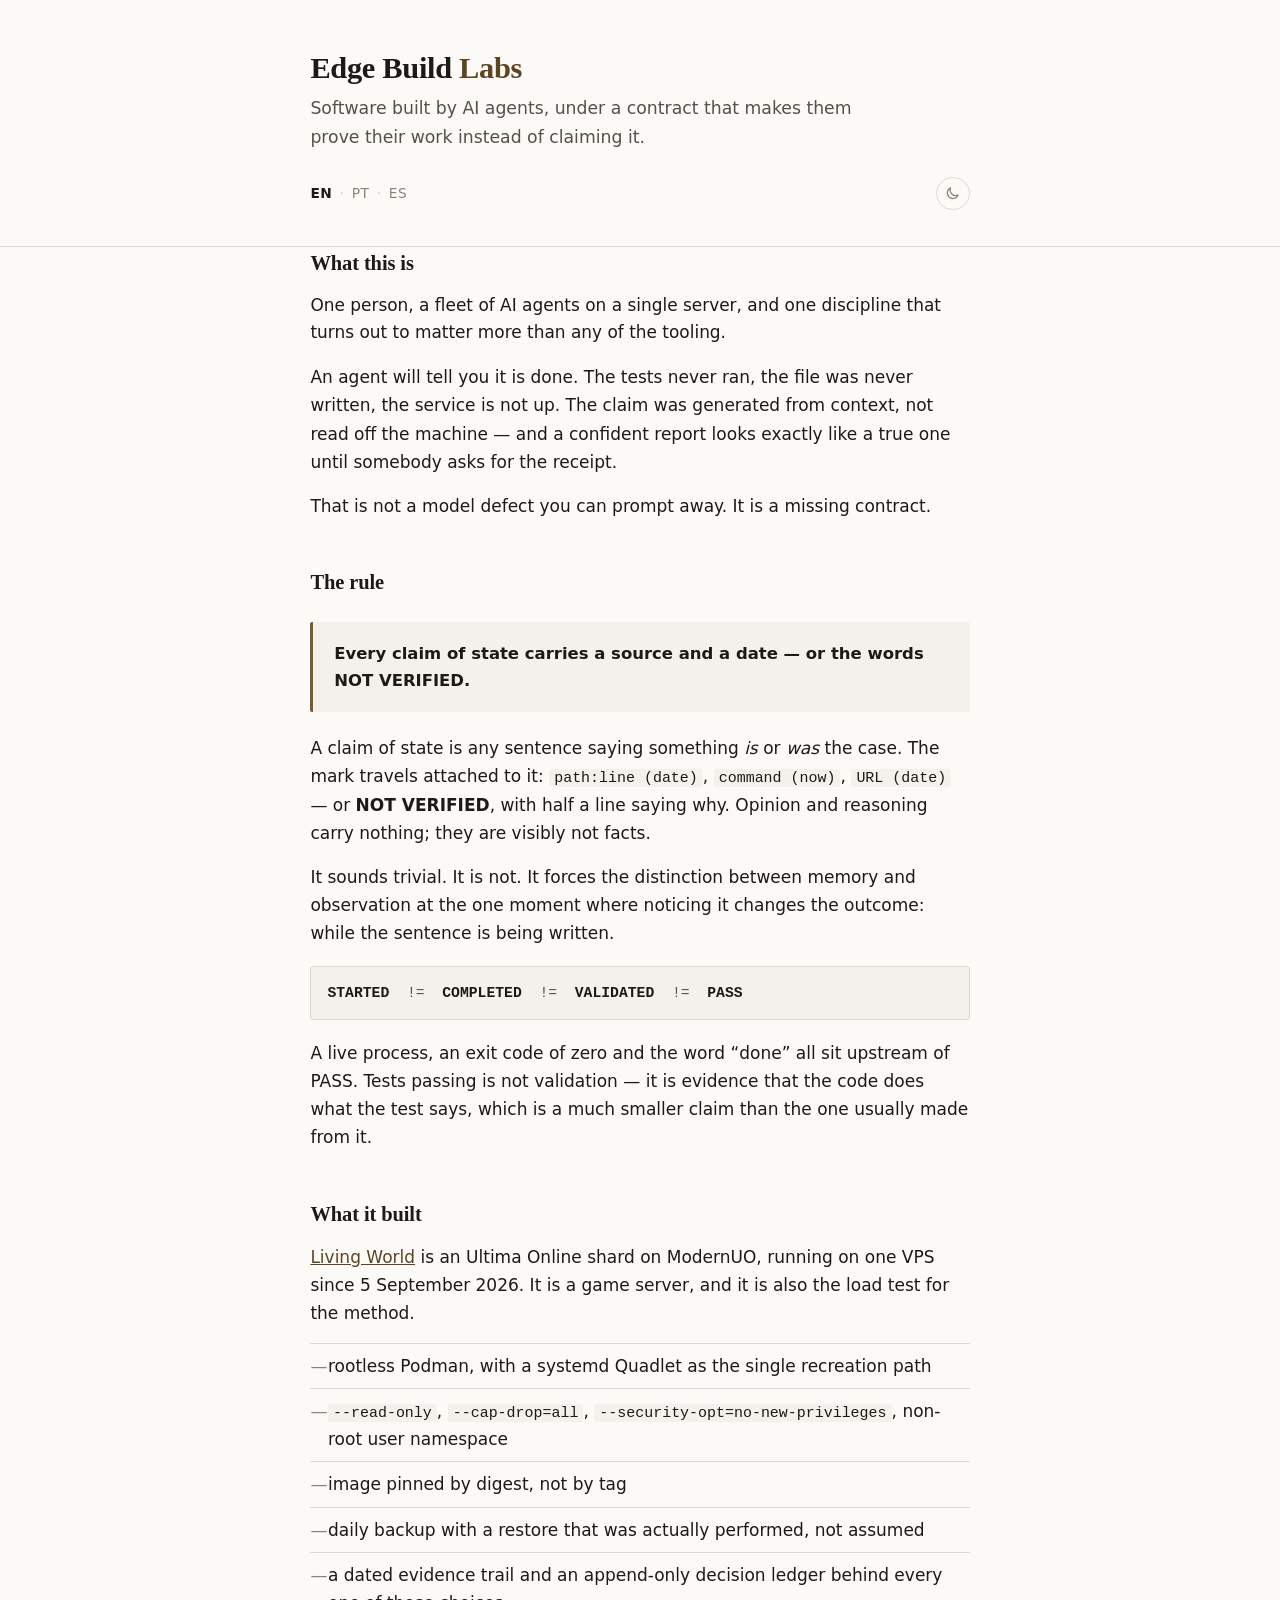
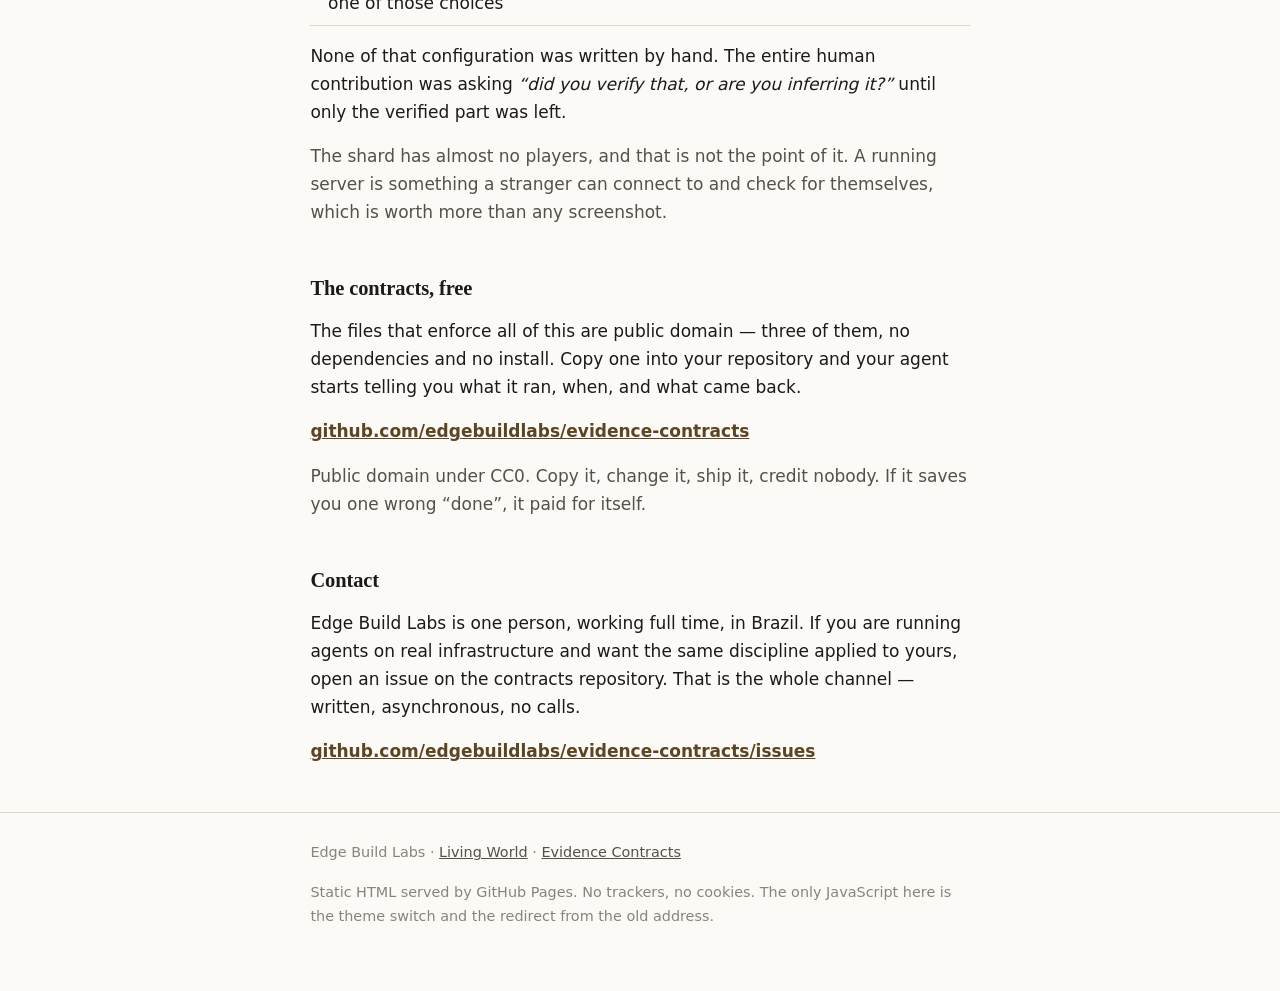
==== index.html @ 342a8da2 "Botão de tema claro/escuro no cabeçalho, com escolha guardada no navegador - botão ao lado do seleto" ====
<!doctype html>
<html lang="en">
<head>
<meta charset="utf-8">
<script>if(location.hostname==="edgebuildlabs.github.io"){location.replace("https://edgebuildlabs.tech"+location.pathname+location.search+location.hash)}</script>
<script>(function(){var d=document.documentElement;d.className+=" js";try{var t=localStorage.getItem("theme");if(t==="dark"||t==="light"){d.setAttribute("data-theme",t)}}catch(e){}})();</script>
<meta name="viewport" content="width=device-width, initial-scale=1">
<title>Edge Build Labs — software built by AI, under a contract that makes it prove its work</title>
<meta name="description" content="One person, a fleet of AI agents, and one discipline: every claim of state carries a source and a date, or the words NOT VERIFIED.">
<meta property="og:title" content="Edge Build Labs">
<meta property="og:description" content="Software built by AI, under a contract that makes it prove its work.">
<meta property="og:type" content="website">
<meta property="og:image" content="https://edgebuildlabs.tech/img/og-card.png">
<meta property="og:image:width" content="1200">
<meta property="og:image:height" content="630">
<meta property="og:image:alt" content="Edge Build Labs — software built by AI, under a contract that makes it prove its work">
<meta name="twitter:card" content="summary_large_image">
<meta property="og:url" content="https://edgebuildlabs.tech/">
<link rel="canonical" href="https://edgebuildlabs.tech/">
<link rel="alternate" hreflang="en" href="https://edgebuildlabs.tech/">
<link rel="alternate" hreflang="pt" href="https://edgebuildlabs.tech/pt/">
<link rel="alternate" hreflang="es" href="https://edgebuildlabs.tech/es/">
<link rel="icon" href="/favicon.svg" type="image/svg+xml">
<link rel="stylesheet" href="css/style.css">
<script src="js/theme.js" defer></script>
</head>
<body>

<header>
  <div class="wrap">
    <h1 class="brand">Edge Build<span>&nbsp;Labs</span></h1>
    <p class="tagline">Software built by AI agents, under a contract that makes them prove their work instead of claiming it.</p>
    <nav class="lang">
      <strong>EN</strong><span class="sep">·</span><a href="/pt/">PT</a><span class="sep">·</span><a href="/es/">ES</a>
      <button type="button" id="theme-toggle" class="theme-toggle" aria-label="Dark theme" title="Dark theme" aria-pressed="false"><svg class="sun" viewBox="0 0 24 24" aria-hidden="true" focusable="false"><circle cx="12" cy="12" r="4"/><path d="M12 2v2M12 20v2M4.9 4.9l1.4 1.4M17.7 17.7l1.4 1.4M2 12h2M20 12h2M4.9 19.1l1.4-1.4M17.7 6.3l1.4-1.4"/></svg><svg class="moon" viewBox="0 0 24 24" aria-hidden="true" focusable="false"><path d="M20 14.5A8 8 0 0 1 9.5 4a8 8 0 1 0 10.5 10.5z"/></svg></button>
    </nav>
  </div>
</header>

<main class="wrap">

  <section>
    <h2>What this is</h2>
    <p class="lead">One person, a fleet of AI agents on a single server, and one discipline that turns out to matter more than any of the tooling.</p>
    <p>An agent will tell you it is done. The tests never ran, the file was never written, the service is not up. The claim was generated from context, not read off the machine — and a confident report looks exactly like a true one until somebody asks for the receipt.</p>
    <p>That is not a model defect you can prompt away. It is a missing contract.</p>
  </section>

  <section>
    <h2>The rule</h2>
    <blockquote class="rule">
      <p><strong>Every claim of state carries a source and a date — or the words NOT VERIFIED.</strong></p>
    </blockquote>
    <p>A claim of state is any sentence saying something <em>is</em> or <em>was</em> the case. The mark travels attached to it: <code>path:line (date)</code>, <code>command (now)</code>, <code>URL (date)</code> — or <strong>NOT VERIFIED</strong>, with half a line saying why. Opinion and reasoning carry nothing; they are visibly not facts.</p>
    <p>It sounds trivial. It is not. It forces the distinction between memory and observation at the one moment where noticing it changes the outcome: while the sentence is being written.</p>
    <div class="ladder"><b>STARTED</b> &nbsp;!=&nbsp; <b>COMPLETED</b> &nbsp;!=&nbsp; <b>VALIDATED</b> &nbsp;!=&nbsp; <b>PASS</b></div>
    <p>A live process, an exit code of zero and the word &ldquo;done&rdquo; all sit upstream of PASS. Tests passing is not validation — it is evidence that the code does what the test says, which is a much smaller claim than the one usually made from it.</p>
  </section>

  <section>
    <h2>What it built</h2>
    <p><a href="https://livingworld.edgebuildlabs.tech/">Living World</a> is an Ultima Online shard on ModernUO, running on one VPS since 5 September 2026. It is a game server, and it is also the load test for the method.</p>
    <ul class="facts">
      <li>rootless Podman, with a systemd Quadlet as the single recreation path</li>
      <li><code>--read-only</code>, <code>--cap-drop=all</code>, <code>--security-opt=no-new-privileges</code>, non-root user namespace</li>
      <li>image pinned by digest, not by tag</li>
      <li>daily backup with a restore that was actually performed, not assumed</li>
      <li>a dated evidence trail and an append-only decision ledger behind every one of those choices</li>
    </ul>
    <p>None of that configuration was written by hand. The entire human contribution was asking <em>&ldquo;did you verify that, or are you inferring it?&rdquo;</em> until only the verified part was left.</p>
    <p class="quiet">The shard has almost no players, and that is not the point of it. A running server is something a stranger can connect to and check for themselves, which is worth more than any screenshot.</p>
  </section>

  <section>
    <h2>The contracts, free</h2>
    <p>The files that enforce all of this are public domain — three of them, no dependencies and no install. Copy one into your repository and your agent starts telling you what it ran, when, and what came back.</p>
    <p><a href="https://github.com/edgebuildlabs/evidence-contracts"><strong>github.com/edgebuildlabs/evidence-contracts</strong></a></p>
    <p class="quiet">Public domain under CC0. Copy it, change it, ship it, credit nobody. If it saves you one wrong &ldquo;done&rdquo;, it paid for itself.</p>
  </section>

  <section>
    <h2>Contact</h2>
    <p>Edge Build Labs is one person, working full time, in Brazil. If you are running agents on real infrastructure and want the same discipline applied to yours, open an issue on the contracts repository. That is the whole channel — written, asynchronous, no calls.</p>
    <p><a href="https://github.com/edgebuildlabs/evidence-contracts/issues"><strong>github.com/edgebuildlabs/evidence-contracts/issues</strong></a></p>
  </section>

</main>

<footer>
  <div class="wrap">
    <p>Edge Build Labs · <a href="https://livingworld.edgebuildlabs.tech/">Living World</a> · <a href="https://github.com/edgebuildlabs/evidence-contracts">Evidence Contracts</a></p>
    <p>Static HTML served by GitHub Pages. No trackers, no cookies. The only JavaScript here is the theme switch and the redirect from the old address.</p>
  </div>
</footer>

</body>
</html>
---- css/style.css ----
/* Edge Build Labs — one stylesheet, no build, no CDN.
   Theme: light by default; dark when the visitor chose it (html[data-theme="dark"])
   or, with no choice stored, when the system prefers dark. */

:root {
  color-scheme: light;
  --bg:        #fbfaf7;
  --bg-panel:  #f3f1ec;
  --ink:       #1c1a17;
  --ink-soft:  #55504a;
  --ink-faint: #8a837a;
  --rule:      #ddd8cf;
  --accent:    #7a5c2e;
  --accent-ink:#5d4522;
  --icon-sun:  none;
  --icon-moon: block;
  --mono: ui-monospace, SFMono-Regular, "SF Mono", Menlo, Consolas, monospace;
  --sans: ui-sans-serif, system-ui, -apple-system, "Segoe UI", Roboto, Helvetica, Arial, sans-serif;
  --serif: Georgia, "Iowan Old Style", "Palatino Linotype", "Times New Roman", serif;
}

/* The dark set appears twice on purpose: once for the explicit choice, once for
   the system preference when nothing was chosen. Keep both in sync. */
:root[data-theme="dark"] {
  color-scheme: dark;
  --bg:        #14130f;
  --bg-panel:  #1d1b16;
  --ink:       #ece7dd;
  --ink-soft:  #b3aca0;
  --ink-faint: #7e776c;
  --rule:      #33302a;
  --accent:    #d7b174;
  --accent-ink:#e6c68f;
  --icon-sun:  block;
  --icon-moon: none;
}

@media (prefers-color-scheme: dark) {
  :root:not([data-theme="light"]) {
    color-scheme: dark;
    --bg:        #14130f;
    --bg-panel:  #1d1b16;
    --ink:       #ece7dd;
    --ink-soft:  #b3aca0;
    --ink-faint: #7e776c;
    --rule:      #33302a;
    --accent:    #d7b174;
    --accent-ink:#e6c68f;
    --icon-sun:  block;
    --icon-moon: none;
  }
}

* { box-sizing: border-box; }

html { -webkit-text-size-adjust: 100%; }

body {
  margin: 0;
  background: var(--bg);
  color: var(--ink);
  font-family: var(--sans);
  font-size: 17px;
  line-height: 1.65;
}

.wrap {
  max-width: 44rem;
  margin: 0 auto;
  padding: 0 1.4rem;
}

/* ---------- header ---------- */

header {
  border-bottom: 1px solid var(--rule);
  padding: 3.2rem 0 2.2rem;
}

.brand {
  font-family: var(--serif);
  font-size: 1.9rem;
  line-height: 1.15;
  letter-spacing: -0.01em;
  margin: 0 0 0.5rem;
}

.brand span { color: var(--accent-ink); }

.tagline {
  margin: 0;
  color: var(--ink-soft);
  font-size: 1.08rem;
  max-width: 34rem;
}

nav.lang {
  display: flex;
  align-items: center;
  margin-top: 1.6rem;
  font-size: 0.86rem;
  letter-spacing: 0.04em;
  text-transform: uppercase;
  color: var(--ink-faint);
}

nav.lang a { color: var(--ink-faint); text-decoration: none; }
nav.lang a:hover { color: var(--accent-ink); text-decoration: underline; }
nav.lang strong { color: var(--ink); font-weight: 600; }
nav.lang .sep { opacity: 0.4; padding: 0 0.45rem; }

/* ---------- theme switch (shown only when the script is running) ---------- */

.theme-toggle { display: none; }

html.js .theme-toggle {
  display: inline-flex;
  align-items: center;
  justify-content: center;
  margin-left: auto;
  width: 2.1rem;
  height: 2.1rem;
  padding: 0;
  border: 1px solid var(--rule);
  border-radius: 999px;
  background: transparent;
  color: var(--ink-faint);
  cursor: pointer;
  -webkit-appearance: none;
  appearance: none;
}

.theme-toggle:hover { color: var(--accent-ink); border-color: var(--accent); }
.theme-toggle:focus-visible { outline: 2px solid var(--accent); outline-offset: 2px; }

.theme-toggle svg {
  width: 1.05rem;
  height: 1.05rem;
  fill: none;
  stroke: currentColor;
  stroke-width: 1.8;
  stroke-linecap: round;
  stroke-linejoin: round;
}

.theme-toggle .sun  { display: var(--icon-sun); }
.theme-toggle .moon { display: var(--icon-moon); }

/* ---------- sections ---------- */

main { padding: 2.6rem 0 1rem; }

section { margin: 0 0 2.9rem; }

h2 {
  font-family: var(--serif);
  font-size: 1.28rem;
  font-weight: 600;
  letter-spacing: -0.005em;
  margin: 0 0 0.7rem;
}

p { margin: 0 0 1rem; }

a { color: var(--accent-ink); }
a:hover { text-decoration-thickness: 2px; }

strong { font-weight: 640; }

.lead { font-size: 1.06rem; }

.quiet { color: var(--ink-soft); }

/* ---------- the rule block ---------- */

blockquote.rule {
  margin: 1.4rem 0;
  padding: 1.1rem 1.3rem;
  background: var(--bg-panel);
  border-left: 3px solid var(--accent);
  border-radius: 2px;
}

blockquote.rule p { margin: 0; font-size: 1.03rem; }

/* ---------- ladder ---------- */

.ladder {
  font-family: var(--mono);
  font-size: 0.92rem;
  background: var(--bg-panel);
  border: 1px solid var(--rule);
  border-radius: 3px;
  padding: 0.85rem 1rem;
  margin: 1.2rem 0;
  overflow-x: auto;
  white-space: nowrap;
  color: var(--ink-soft);
}

.ladder b { color: var(--ink); font-weight: 600; }

/* ---------- fact list ---------- */

ul.facts {
  list-style: none;
  margin: 1rem 0;
  padding: 0;
}

ul.facts li {
  padding: 0.5rem 0 0.5rem 1.1rem;
  border-top: 1px solid var(--rule);
  position: relative;
}

ul.facts li:last-child { border-bottom: 1px solid var(--rule); }

ul.facts li::before {
  content: "\2014";
  position: absolute;
  left: 0;
  color: var(--ink-faint);
}

code {
  font-family: var(--mono);
  font-size: 0.88em;
  background: var(--bg-panel);
  padding: 0.08em 0.34em;
  border-radius: 3px;
}

/* ---------- footer ---------- */

footer {
  border-top: 1px solid var(--rule);
  margin-top: 1.5rem;
  padding: 1.8rem 0 3rem;
  color: var(--ink-faint);
  font-size: 0.9rem;
}

footer a { color: var(--ink-soft); }

/* ---------- small screens ---------- */

@media (max-width: 30rem) {
  body { font-size: 16px; }
  header { padding-top: 2.4rem; }
  .brand { font-size: 1.6rem; }
}

@media (prefers-reduced-motion: no-preference) {
  a { transition: color 120ms ease; }
}
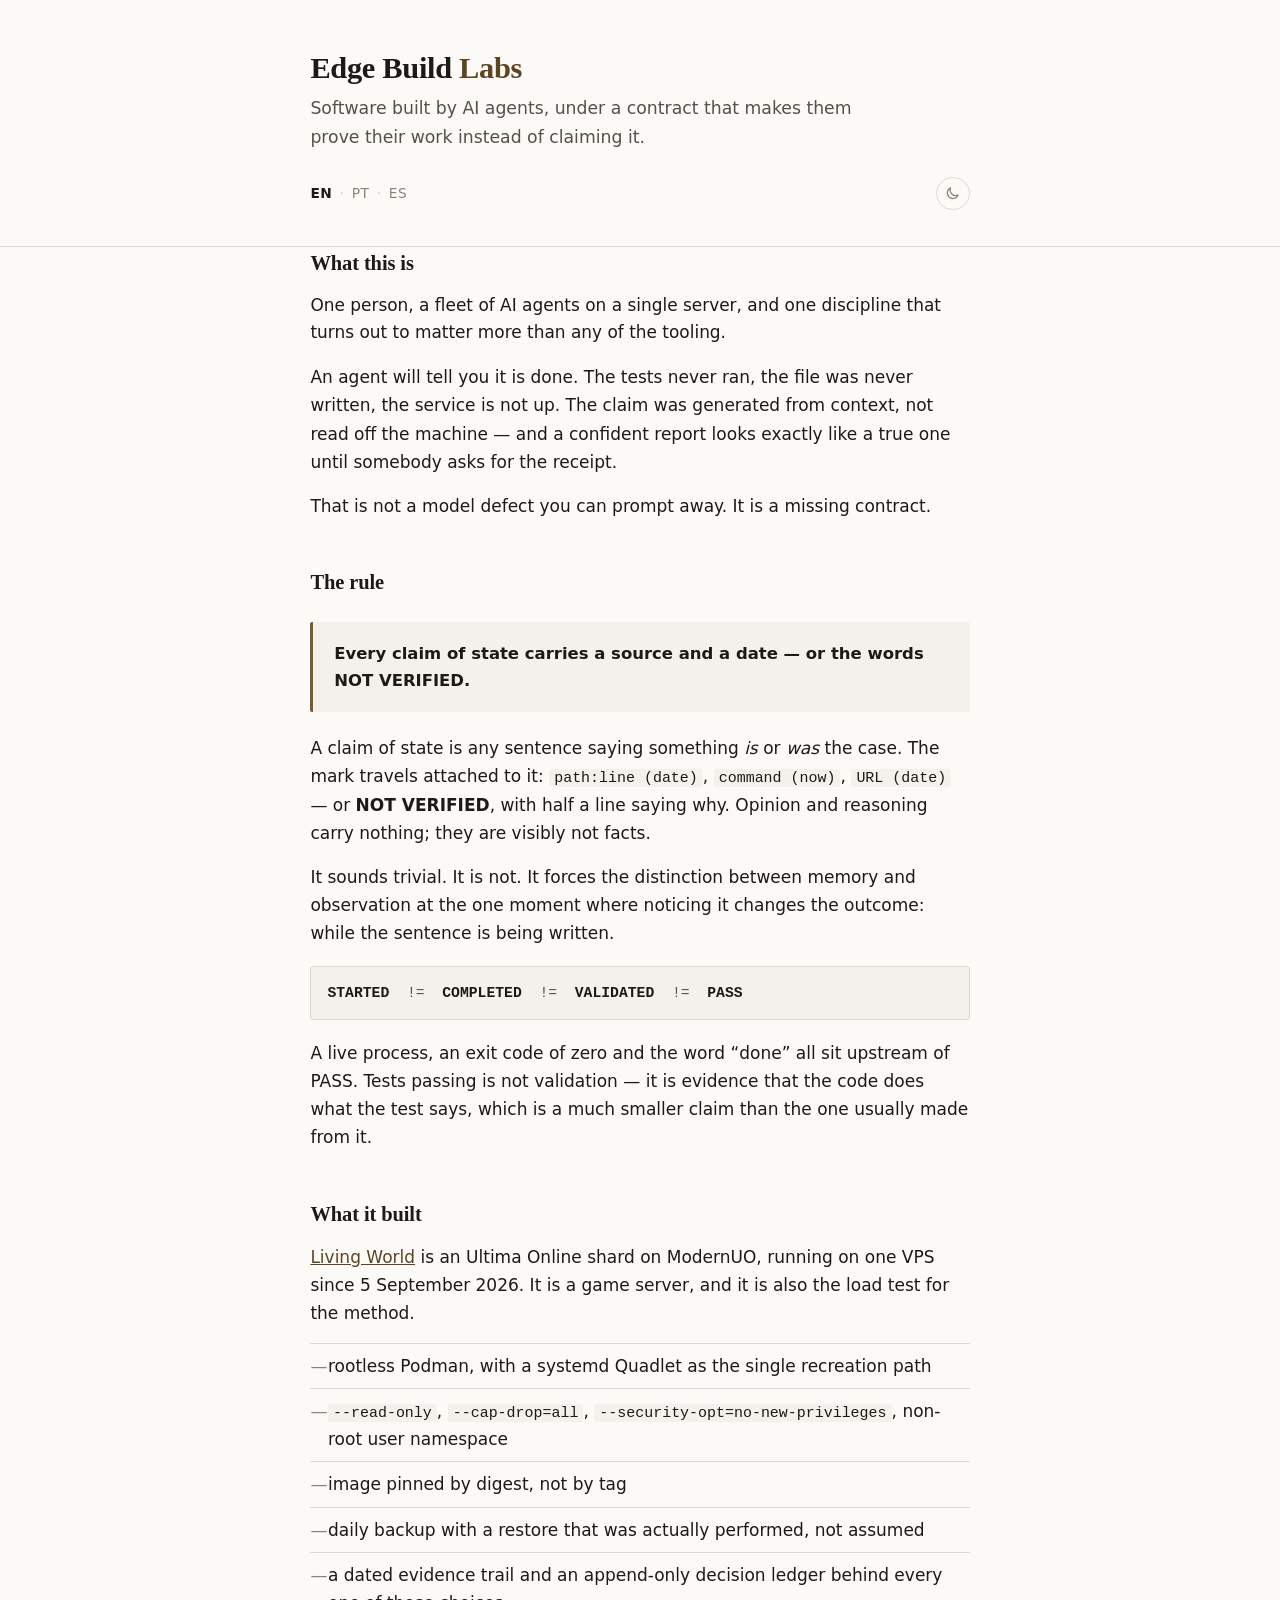
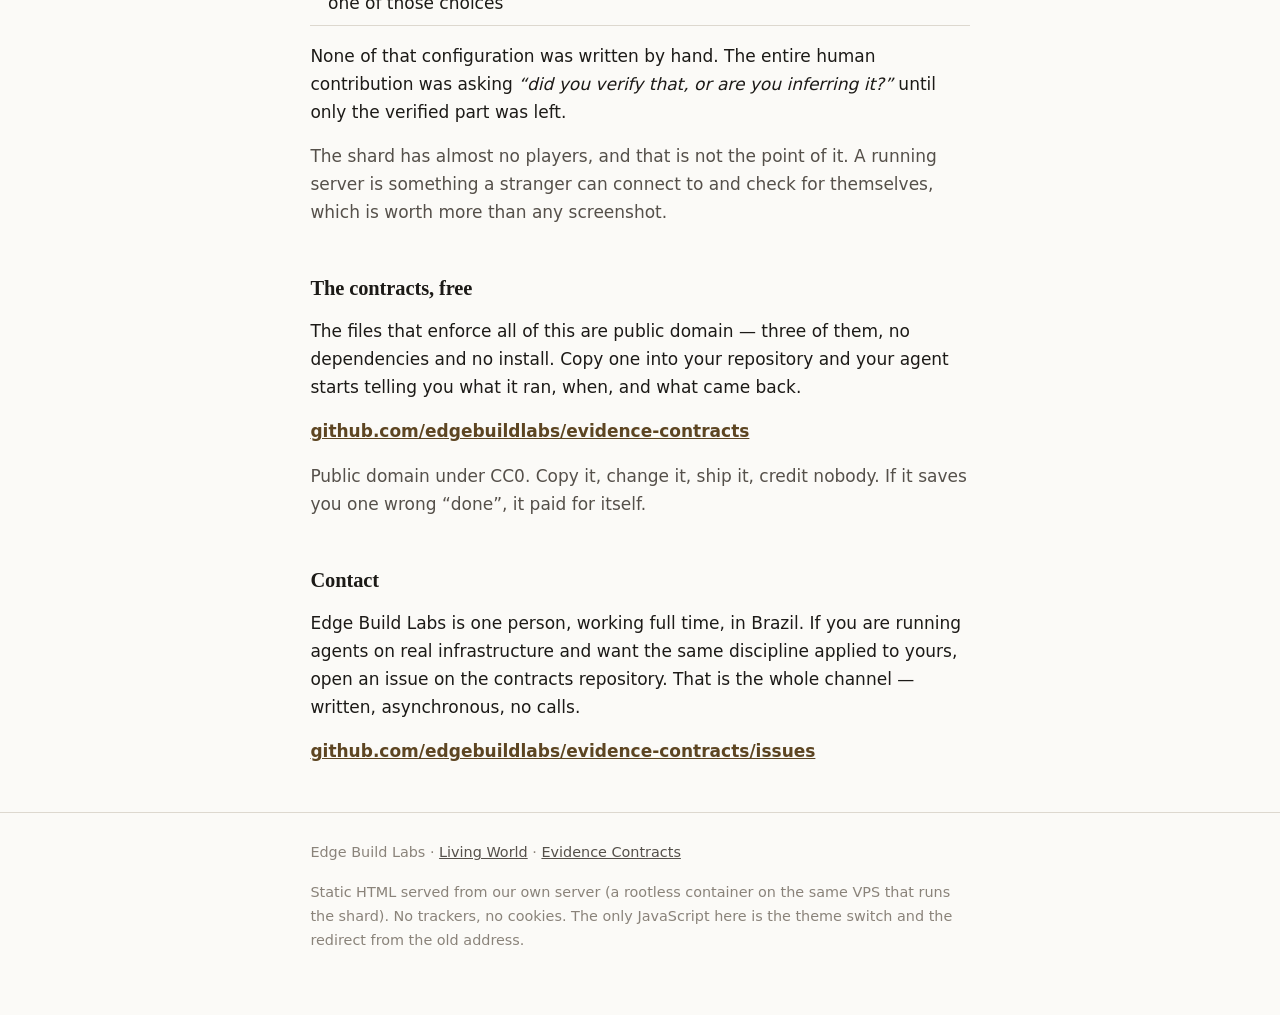
==== commit a61e79c3: "Rodape: o site e servido do nosso proprio servidor desde 17/09, nao mais pelo GitHub Pages" ====
--- a/index.html
+++ b/index.html
@@ -89,7 +89,7 @@
 <footer>
   <div class="wrap">
     <p>Edge Build Labs · <a href="https://livingworld.edgebuildlabs.tech/">Living World</a> · <a href="https://github.com/edgebuildlabs/evidence-contracts">Evidence Contracts</a></p>
-    <p>Static HTML served by GitHub Pages. No trackers, no cookies. The only JavaScript here is the theme switch and the redirect from the old address.</p>
+    <p>Static HTML served from our own server (a rootless container on the same VPS that runs the shard). No trackers, no cookies. The only JavaScript here is the theme switch and the redirect from the old address.</p>
   </div>
 </footer>
 
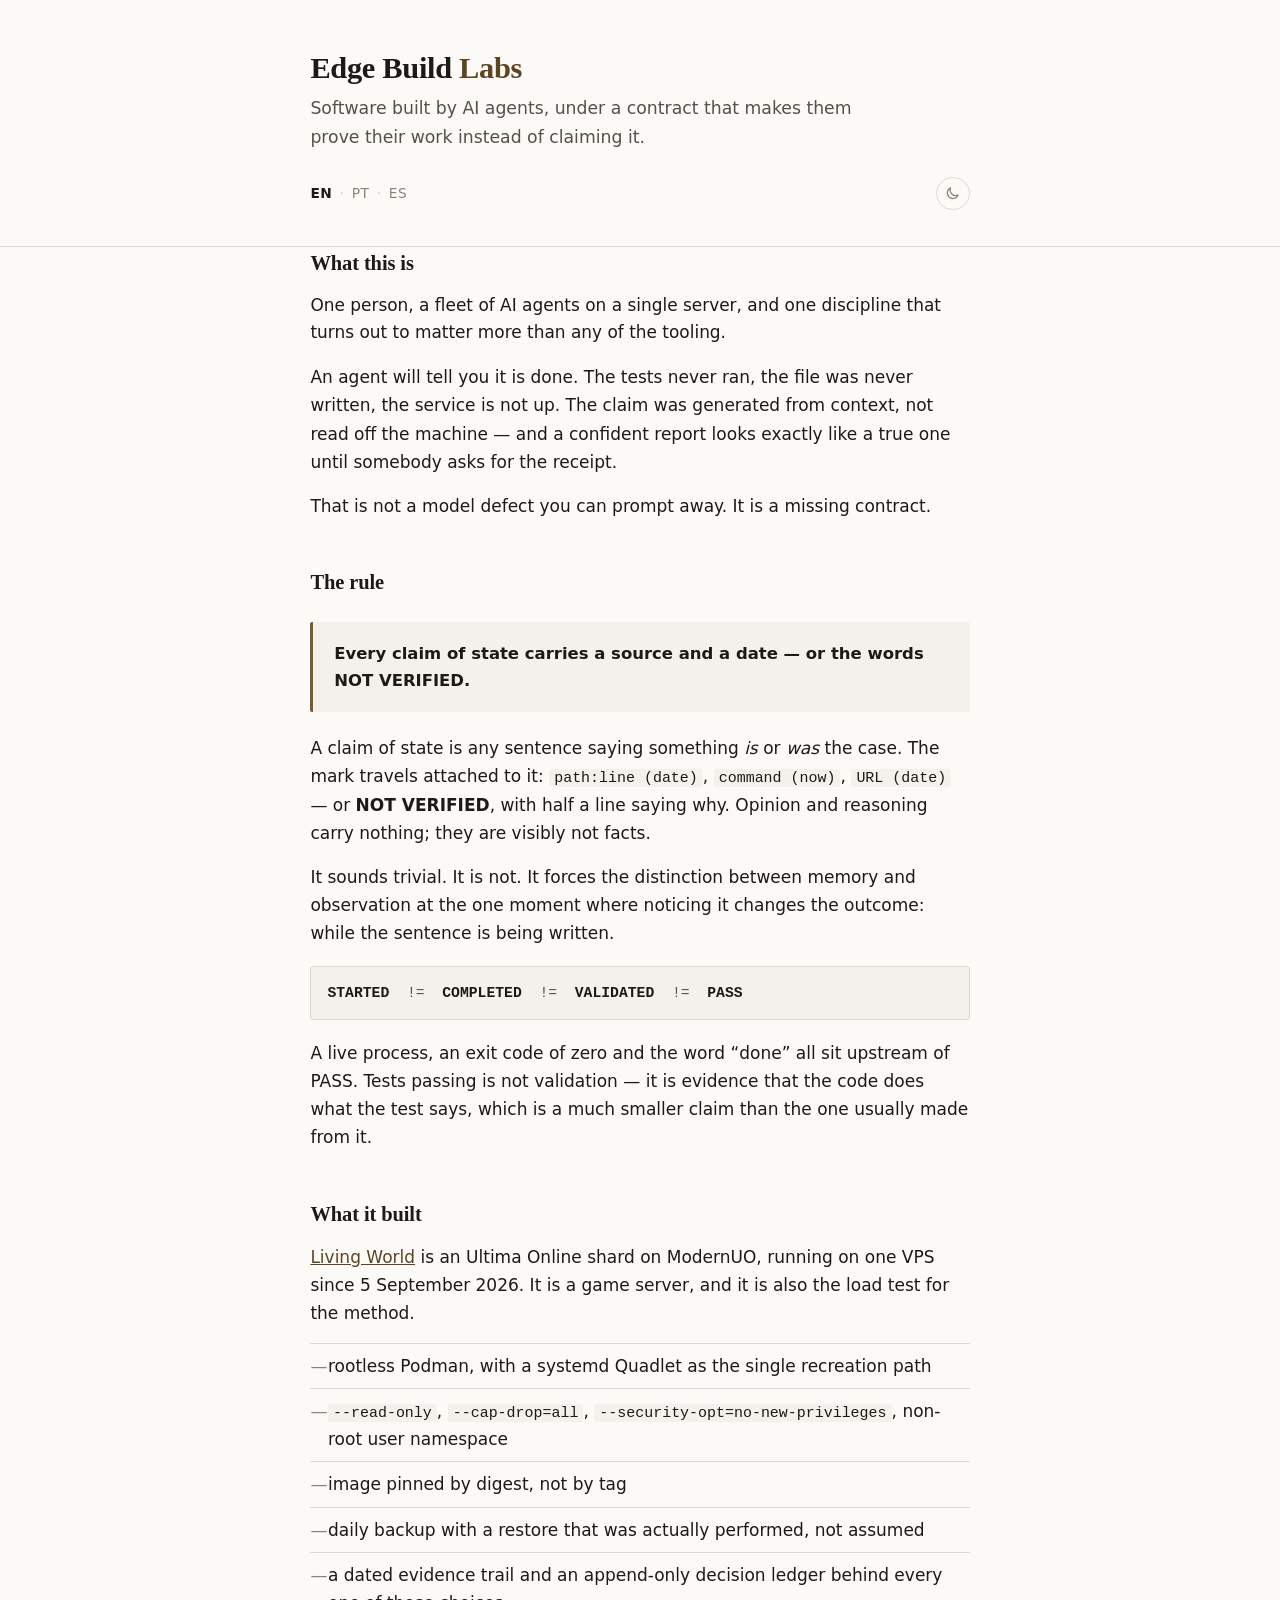
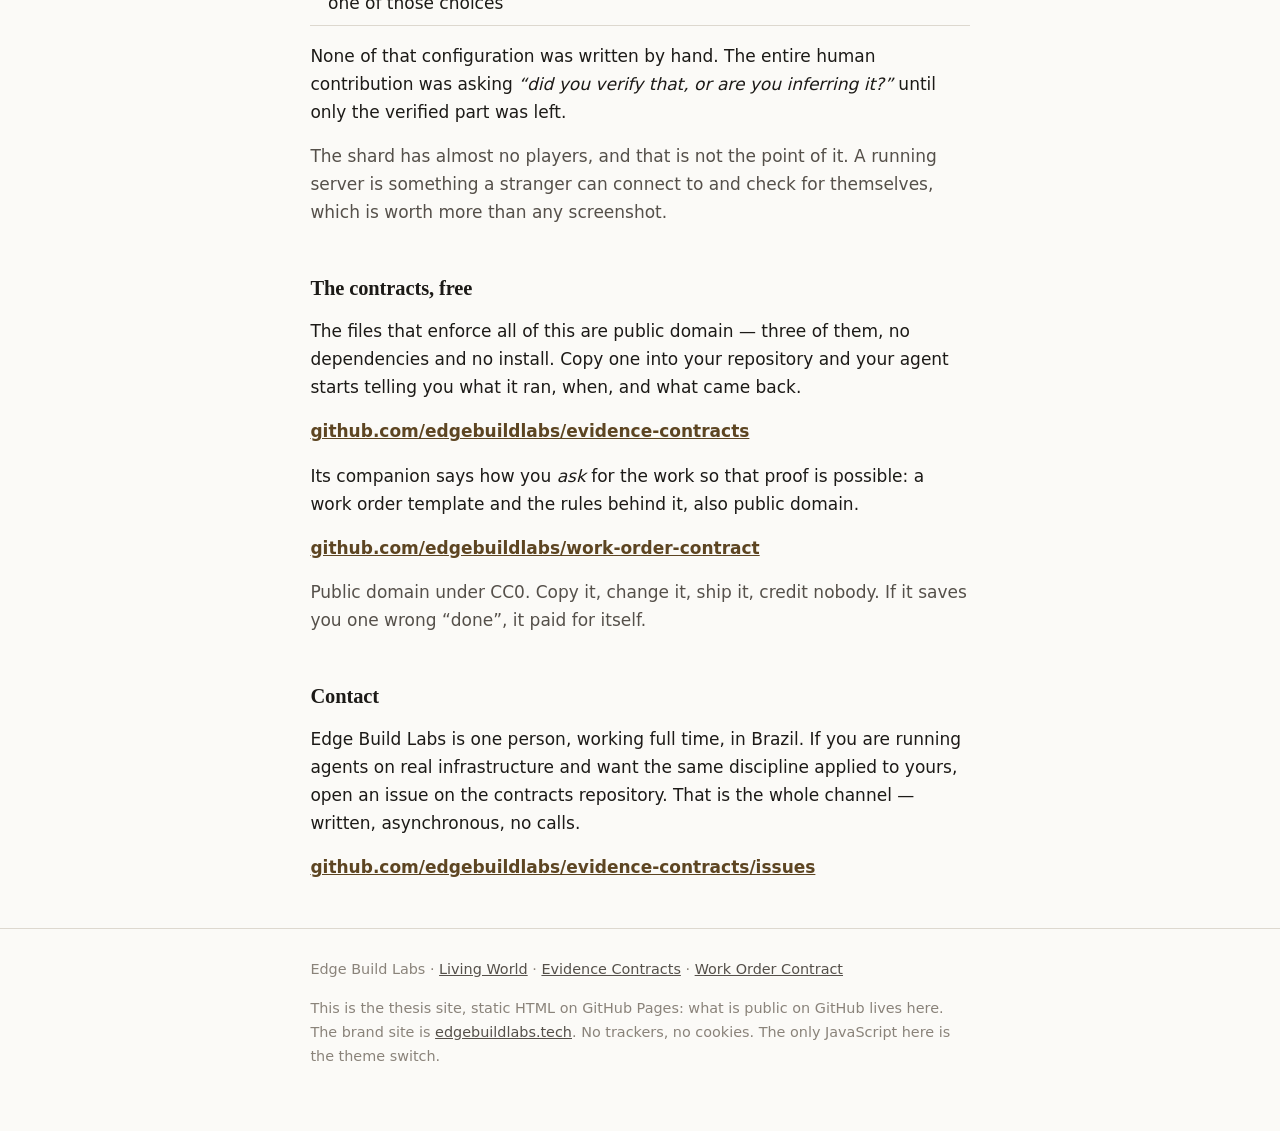
==== commit dee8de3c: "O github.io volta a ser o site da tese: sem redirect, metadados proprios, secao dos contratos ganha " ====
--- a/index.html
+++ b/index.html
@@ -2,7 +2,6 @@
 <html lang="en">
 <head>
 <meta charset="utf-8">
-<script>if(location.hostname==="edgebuildlabs.github.io"){location.replace("https://edgebuildlabs.tech"+location.pathname+location.search+location.hash)}</script>
 <script>(function(){var d=document.documentElement;d.className+=" js";try{var t=localStorage.getItem("theme");if(t==="dark"||t==="light"){d.setAttribute("data-theme",t)}}catch(e){}})();</script>
 <meta name="viewport" content="width=device-width, initial-scale=1">
 <title>Edge Build Labs — software built by AI, under a contract that makes it prove its work</title>
@@ -10,16 +9,16 @@
 <meta property="og:title" content="Edge Build Labs">
 <meta property="og:description" content="Software built by AI, under a contract that makes it prove its work.">
 <meta property="og:type" content="website">
-<meta property="og:image" content="https://edgebuildlabs.tech/img/og-card.png">
+<meta property="og:image" content="https://edgebuildlabs.github.io/img/og-card.png">
 <meta property="og:image:width" content="1200">
 <meta property="og:image:height" content="630">
 <meta property="og:image:alt" content="Edge Build Labs — software built by AI, under a contract that makes it prove its work">
 <meta name="twitter:card" content="summary_large_image">
-<meta property="og:url" content="https://edgebuildlabs.tech/">
-<link rel="canonical" href="https://edgebuildlabs.tech/">
-<link rel="alternate" hreflang="en" href="https://edgebuildlabs.tech/">
-<link rel="alternate" hreflang="pt" href="https://edgebuildlabs.tech/pt/">
-<link rel="alternate" hreflang="es" href="https://edgebuildlabs.tech/es/">
+<meta property="og:url" content="https://edgebuildlabs.github.io/">
+<link rel="canonical" href="https://edgebuildlabs.github.io/">
+<link rel="alternate" hreflang="en" href="https://edgebuildlabs.github.io/">
+<link rel="alternate" hreflang="pt" href="https://edgebuildlabs.github.io/pt/">
+<link rel="alternate" hreflang="es" href="https://edgebuildlabs.github.io/es/">
 <link rel="icon" href="/favicon.svg" type="image/svg+xml">
 <link rel="stylesheet" href="css/style.css">
 <script src="js/theme.js" defer></script>
@@ -75,6 +74,8 @@
     <h2>The contracts, free</h2>
     <p>The files that enforce all of this are public domain — three of them, no dependencies and no install. Copy one into your repository and your agent starts telling you what it ran, when, and what came back.</p>
     <p><a href="https://github.com/edgebuildlabs/evidence-contracts"><strong>github.com/edgebuildlabs/evidence-contracts</strong></a></p>
+    <p>Its companion says how you <em>ask</em> for the work so that proof is possible: a work order template and the rules behind it, also public domain.</p>
+    <p><a href="https://github.com/edgebuildlabs/work-order-contract"><strong>github.com/edgebuildlabs/work-order-contract</strong></a></p>
     <p class="quiet">Public domain under CC0. Copy it, change it, ship it, credit nobody. If it saves you one wrong &ldquo;done&rdquo;, it paid for itself.</p>
   </section>
 
@@ -88,8 +89,8 @@
 
 <footer>
   <div class="wrap">
-    <p>Edge Build Labs · <a href="https://livingworld.edgebuildlabs.tech/">Living World</a> · <a href="https://github.com/edgebuildlabs/evidence-contracts">Evidence Contracts</a></p>
-    <p>Static HTML served from our own server (a rootless container on the same VPS that runs the shard). No trackers, no cookies. The only JavaScript here is the theme switch and the redirect from the old address.</p>
+    <p>Edge Build Labs · <a href="https://livingworld.edgebuildlabs.tech/">Living World</a> · <a href="https://github.com/edgebuildlabs/evidence-contracts">Evidence Contracts</a> · <a href="https://github.com/edgebuildlabs/work-order-contract">Work Order Contract</a></p>
+    <p>This is the thesis site, static HTML on GitHub Pages: what is public on GitHub lives here. The brand site is <a href="https://edgebuildlabs.tech/">edgebuildlabs.tech</a>. No trackers, no cookies. The only JavaScript here is the theme switch.</p>
   </div>
 </footer>
 
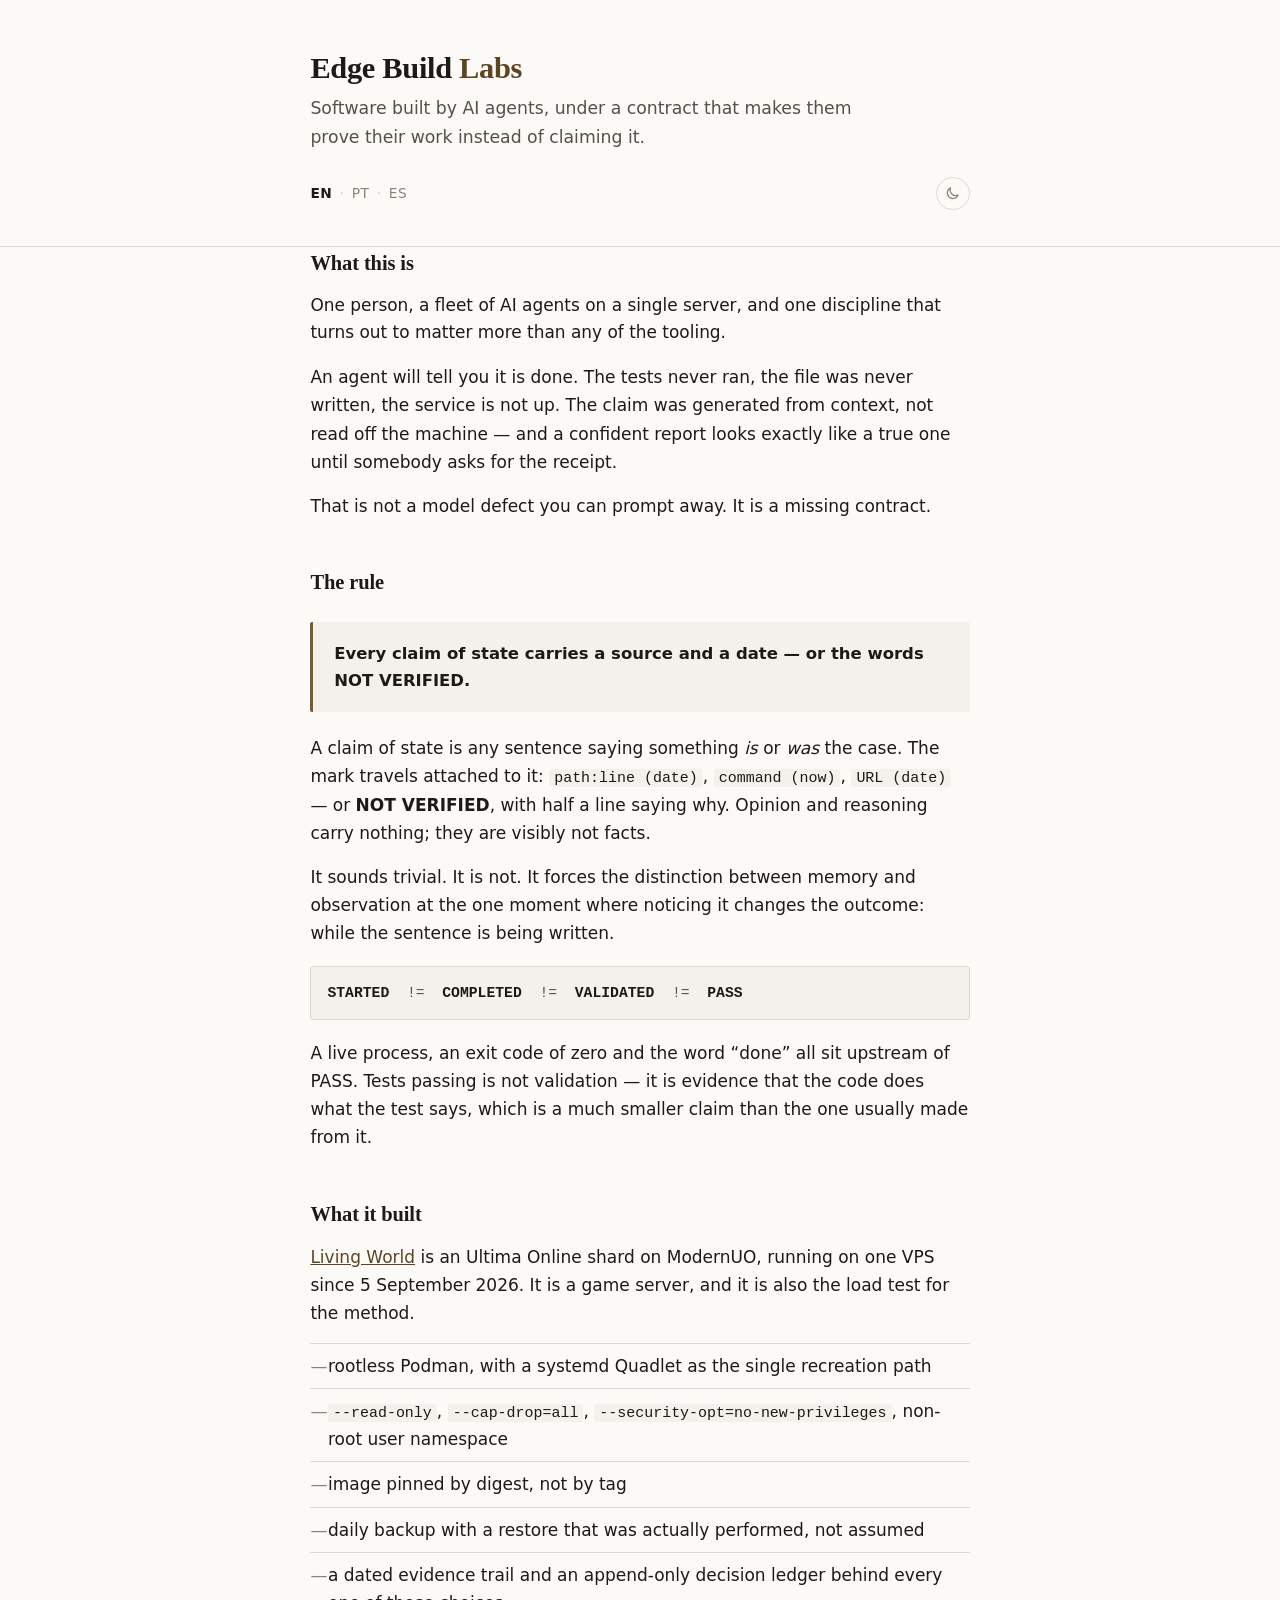
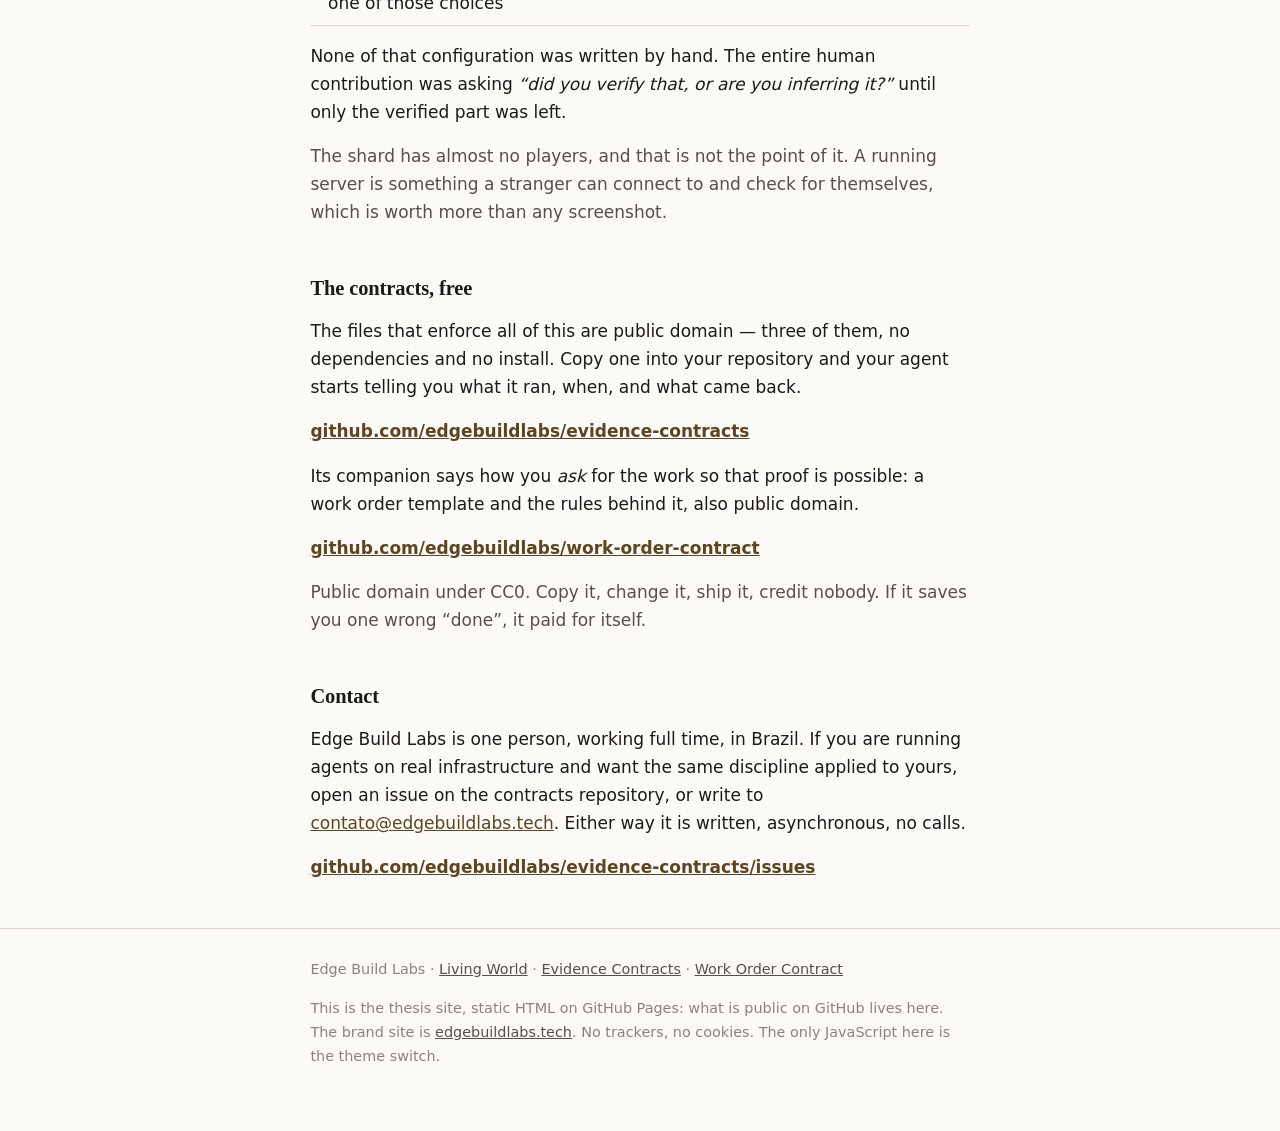
==== commit 69febd6d: "Site da tese: o e-mail volta a existir, e o head ganha o capricho que os outros dois sites ja tinham" ====
--- a/index.html
+++ b/index.html
@@ -4,22 +4,35 @@
 <meta charset="utf-8">
 <script>(function(){var d=document.documentElement;d.className+=" js";try{var t=localStorage.getItem("theme");if(t==="dark"||t==="light"){d.setAttribute("data-theme",t)}}catch(e){}})();</script>
 <meta name="viewport" content="width=device-width, initial-scale=1">
+<meta name="theme-color" content="#14130f">
 <title>Edge Build Labs — software built by AI, under a contract that makes it prove its work</title>
 <meta name="description" content="One person, a fleet of AI agents, and one discipline: every claim of state carries a source and a date, or the words NOT VERIFIED.">
-<meta property="og:title" content="Edge Build Labs">
+<meta property="og:title" content="Edge Build Labs — software built by AI, under a contract that makes it prove its work">
 <meta property="og:description" content="Software built by AI, under a contract that makes it prove its work.">
 <meta property="og:type" content="website">
 <meta property="og:image" content="https://edgebuildlabs.github.io/img/og-card.png">
 <meta property="og:image:width" content="1200">
 <meta property="og:image:height" content="630">
 <meta property="og:image:alt" content="Edge Build Labs — software built by AI, under a contract that makes it prove its work">
+<meta property="og:image:type" content="image/png">
+<meta property="og:image:secure_url" content="https://edgebuildlabs.github.io/img/og-card.png">
+<meta property="og:site_name" content="Edge Build Labs">
+<meta property="og:locale" content="en_US">
+<meta property="og:locale:alternate" content="pt_BR">
+<meta property="og:locale:alternate" content="es_ES">
+<meta name="twitter:title" content="Edge Build Labs — software built by AI, under a contract that makes it prove its work">
+<meta name="twitter:description" content="Software built by AI, under a contract that makes it prove its work.">
+<meta name="twitter:image" content="https://edgebuildlabs.github.io/img/og-card.png">
+<meta name="twitter:image:alt" content="Edge Build Labs — software built by AI, under a contract that makes it prove its work">
 <meta name="twitter:card" content="summary_large_image">
 <meta property="og:url" content="https://edgebuildlabs.github.io/">
 <link rel="canonical" href="https://edgebuildlabs.github.io/">
 <link rel="alternate" hreflang="en" href="https://edgebuildlabs.github.io/">
 <link rel="alternate" hreflang="pt" href="https://edgebuildlabs.github.io/pt/">
 <link rel="alternate" hreflang="es" href="https://edgebuildlabs.github.io/es/">
+<link rel="alternate" hreflang="x-default" href="https://edgebuildlabs.github.io/">
 <link rel="icon" href="/favicon.svg" type="image/svg+xml">
+<link rel="apple-touch-icon" href="/img/icone-800.png">
 <link rel="stylesheet" href="css/style.css">
 <script src="js/theme.js" defer></script>
 </head>
@@ -81,7 +94,7 @@
 
   <section>
     <h2>Contact</h2>
-    <p>Edge Build Labs is one person, working full time, in Brazil. If you are running agents on real infrastructure and want the same discipline applied to yours, open an issue on the contracts repository. That is the whole channel — written, asynchronous, no calls.</p>
+    <p>Edge Build Labs is one person, working full time, in Brazil. If you are running agents on real infrastructure and want the same discipline applied to yours, open an issue on the contracts repository, or write to <a href="mailto:contato@edgebuildlabs.tech">contato@edgebuildlabs.tech</a>. Either way it is written, asynchronous, no calls.</p>
     <p><a href="https://github.com/edgebuildlabs/evidence-contracts/issues"><strong>github.com/edgebuildlabs/evidence-contracts/issues</strong></a></p>
   </section>
 
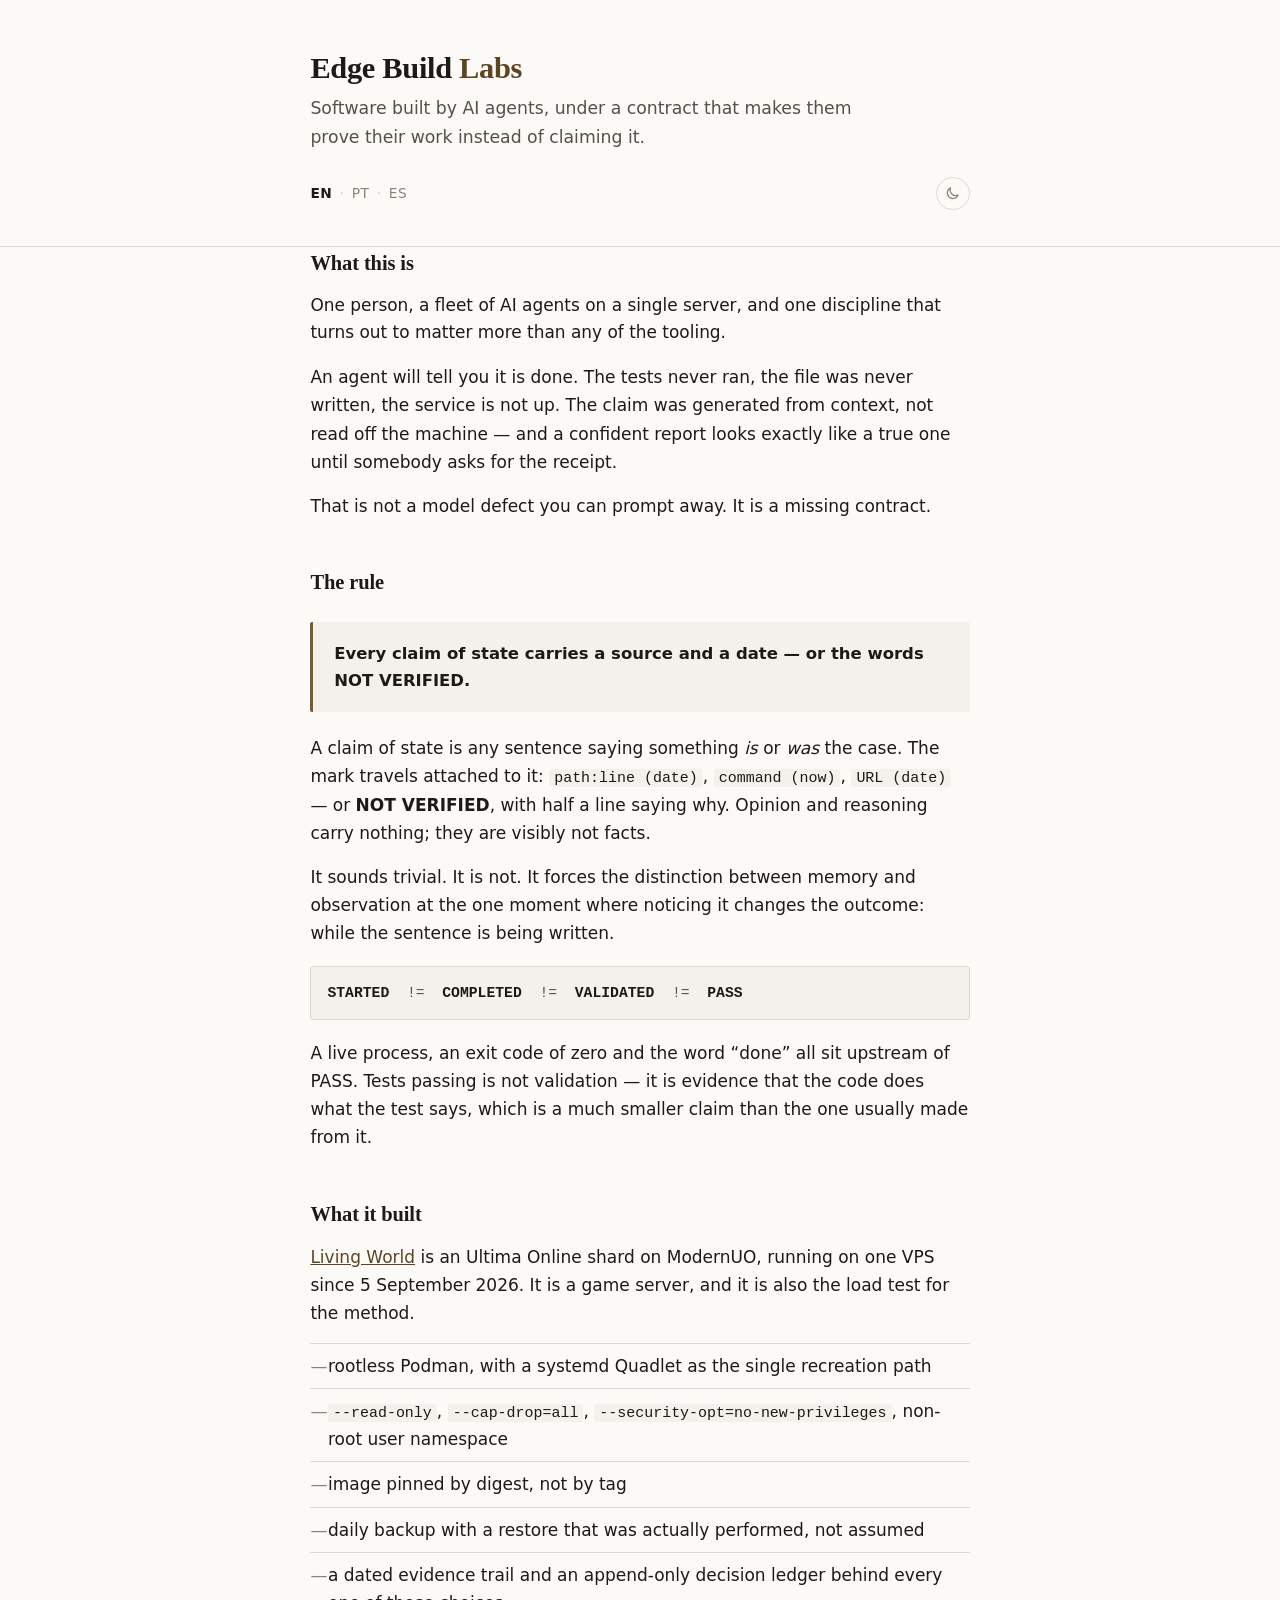
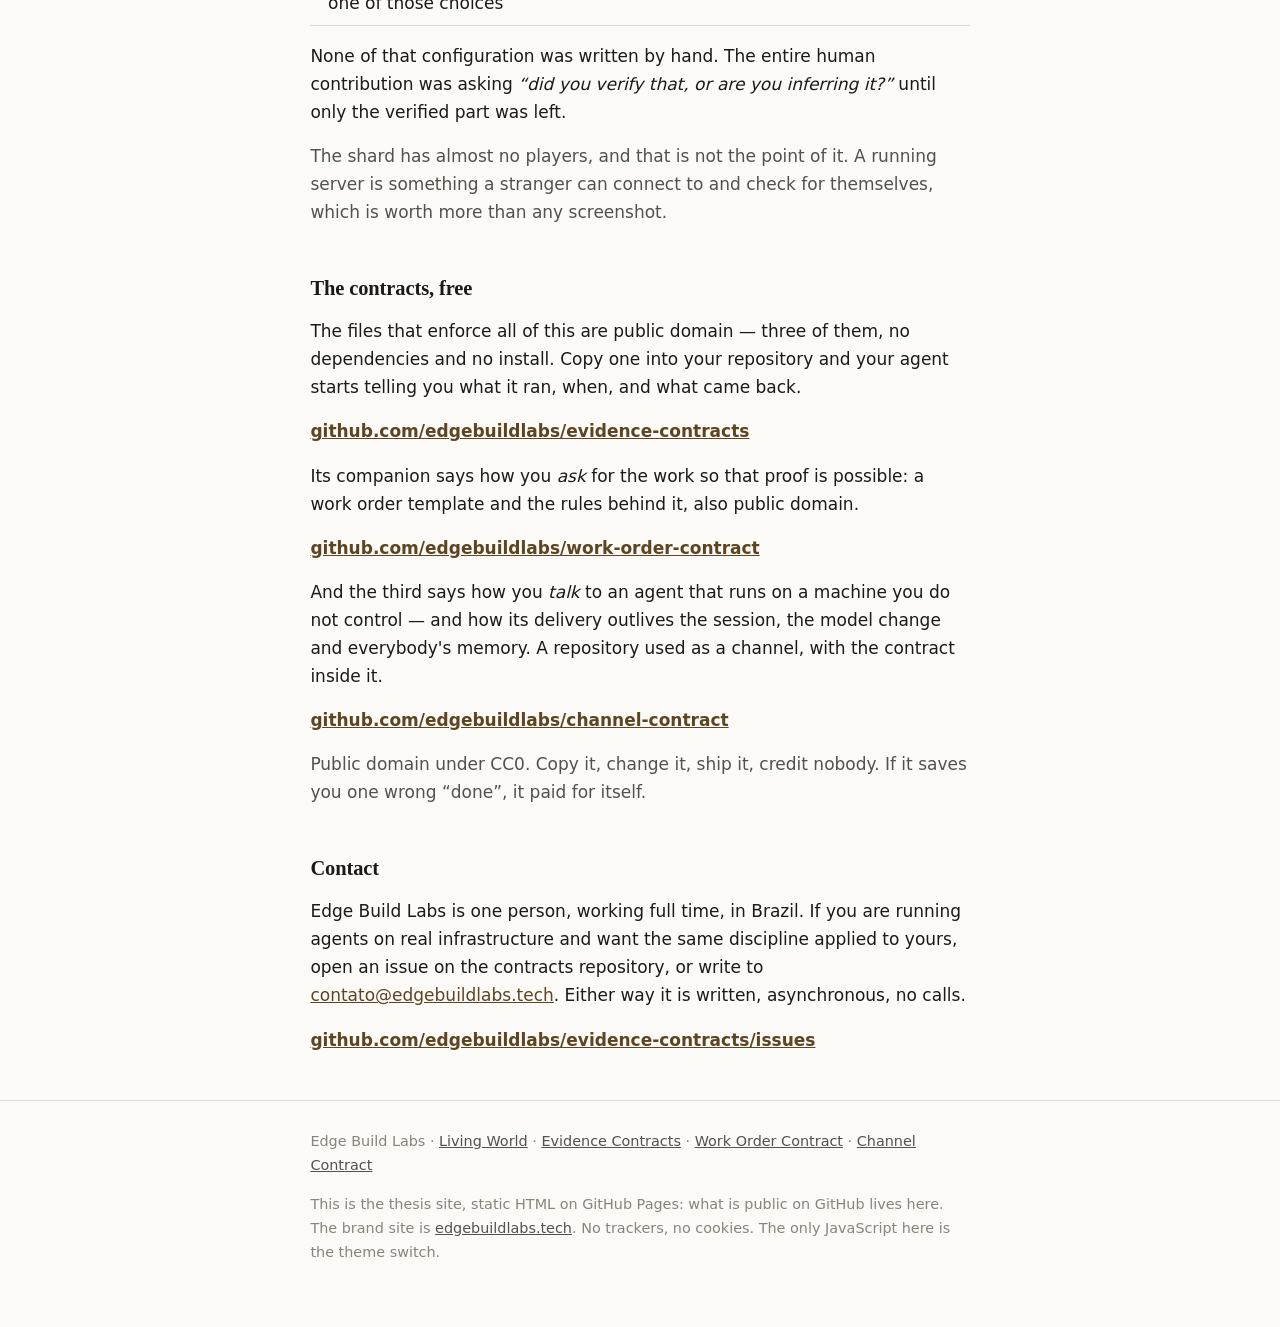
==== commit fd8917e3: "O terceiro contrato entra na secao dos contratos e no rodape, nas tres linguas channel-contract, pub" ====
--- a/index.html
+++ b/index.html
@@ -89,6 +89,8 @@
     <p><a href="https://github.com/edgebuildlabs/evidence-contracts"><strong>github.com/edgebuildlabs/evidence-contracts</strong></a></p>
     <p>Its companion says how you <em>ask</em> for the work so that proof is possible: a work order template and the rules behind it, also public domain.</p>
     <p><a href="https://github.com/edgebuildlabs/work-order-contract"><strong>github.com/edgebuildlabs/work-order-contract</strong></a></p>
+    <p>And the third says how you <em>talk</em> to an agent that runs on a machine you do not control &mdash; and how its delivery outlives the session, the model change and everybody's memory. A repository used as a channel, with the contract inside it.</p>
+    <p><a href="https://github.com/edgebuildlabs/channel-contract"><strong>github.com/edgebuildlabs/channel-contract</strong></a></p>
     <p class="quiet">Public domain under CC0. Copy it, change it, ship it, credit nobody. If it saves you one wrong &ldquo;done&rdquo;, it paid for itself.</p>
   </section>
 
@@ -102,7 +104,7 @@
 
 <footer>
   <div class="wrap">
-    <p>Edge Build Labs · <a href="https://livingworld.edgebuildlabs.tech/">Living World</a> · <a href="https://github.com/edgebuildlabs/evidence-contracts">Evidence Contracts</a> · <a href="https://github.com/edgebuildlabs/work-order-contract">Work Order Contract</a></p>
+    <p>Edge Build Labs · <a href="https://livingworld.edgebuildlabs.tech/">Living World</a> · <a href="https://github.com/edgebuildlabs/evidence-contracts">Evidence Contracts</a> · <a href="https://github.com/edgebuildlabs/work-order-contract">Work Order Contract</a> · <a href="https://github.com/edgebuildlabs/channel-contract">Channel Contract</a></p>
     <p>This is the thesis site, static HTML on GitHub Pages: what is public on GitHub lives here. The brand site is <a href="https://edgebuildlabs.tech/">edgebuildlabs.tech</a>. No trackers, no cookies. The only JavaScript here is the theme switch.</p>
   </div>
 </footer>
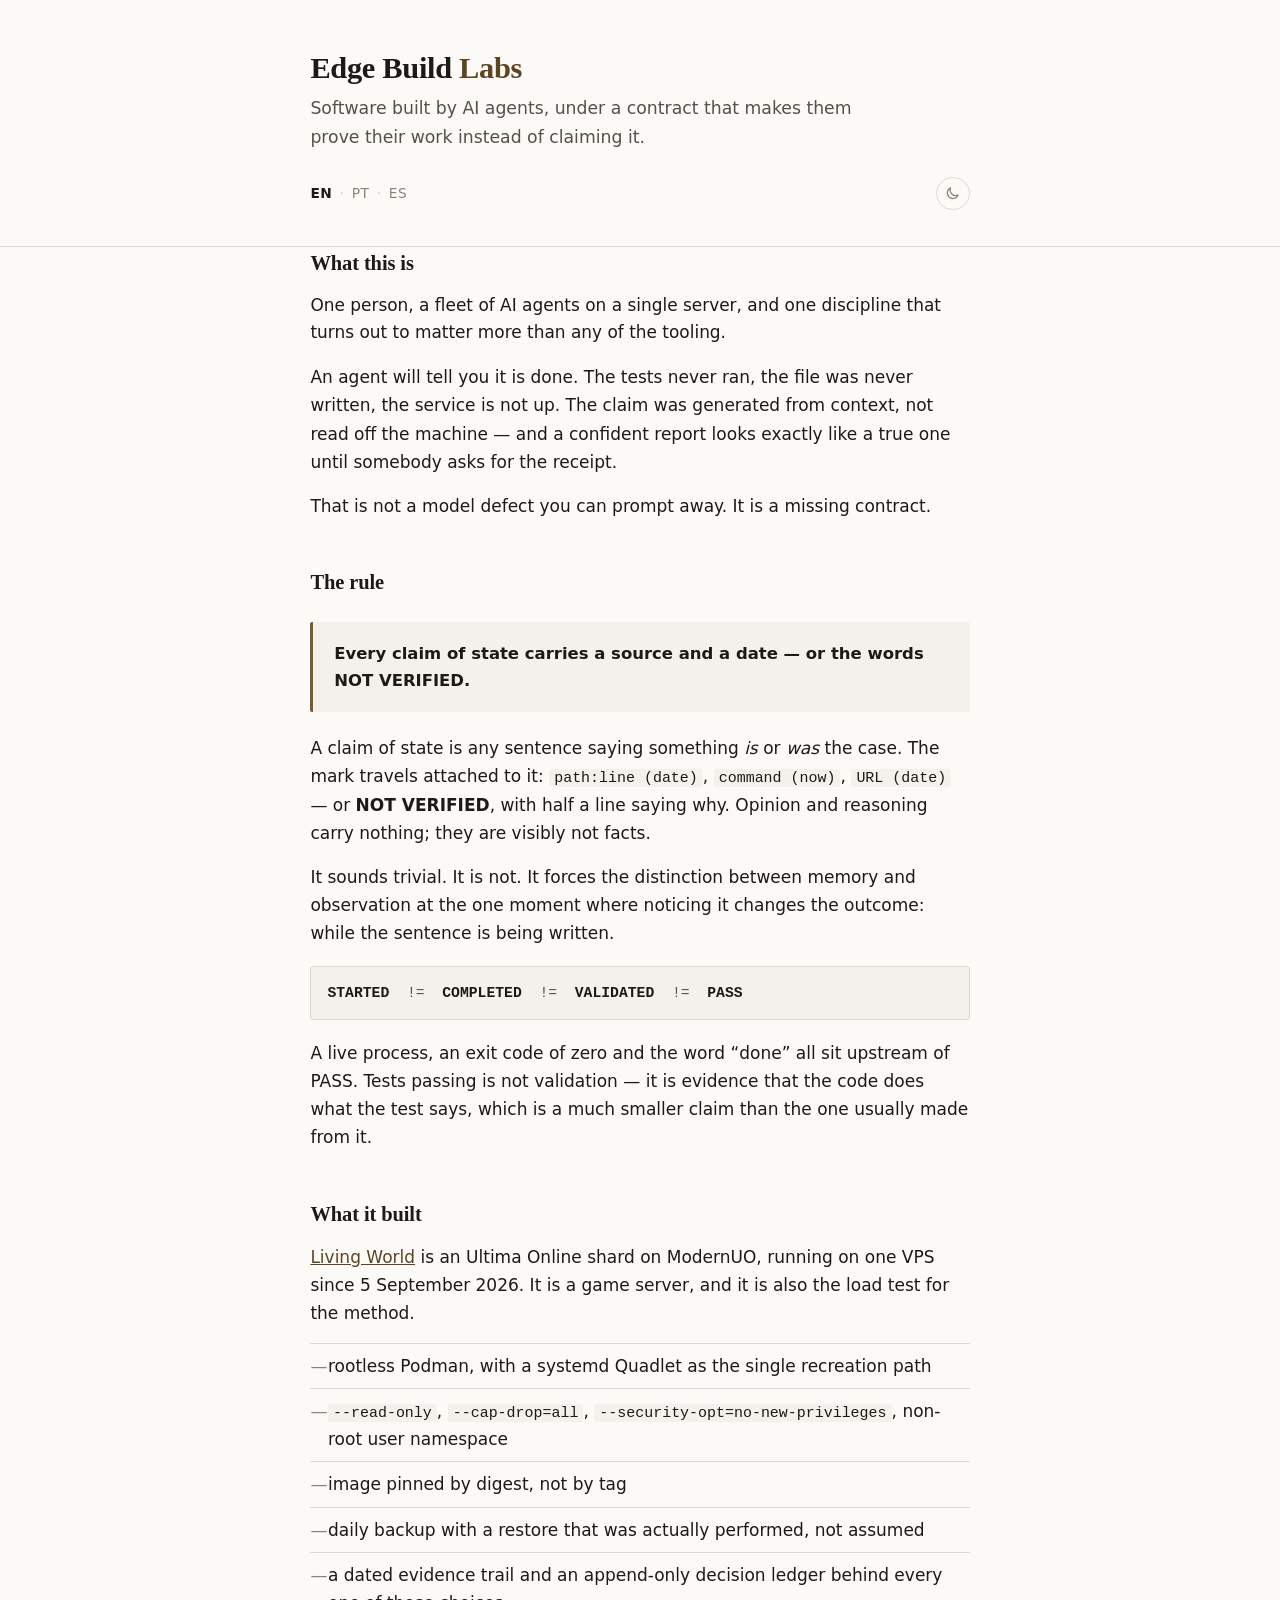
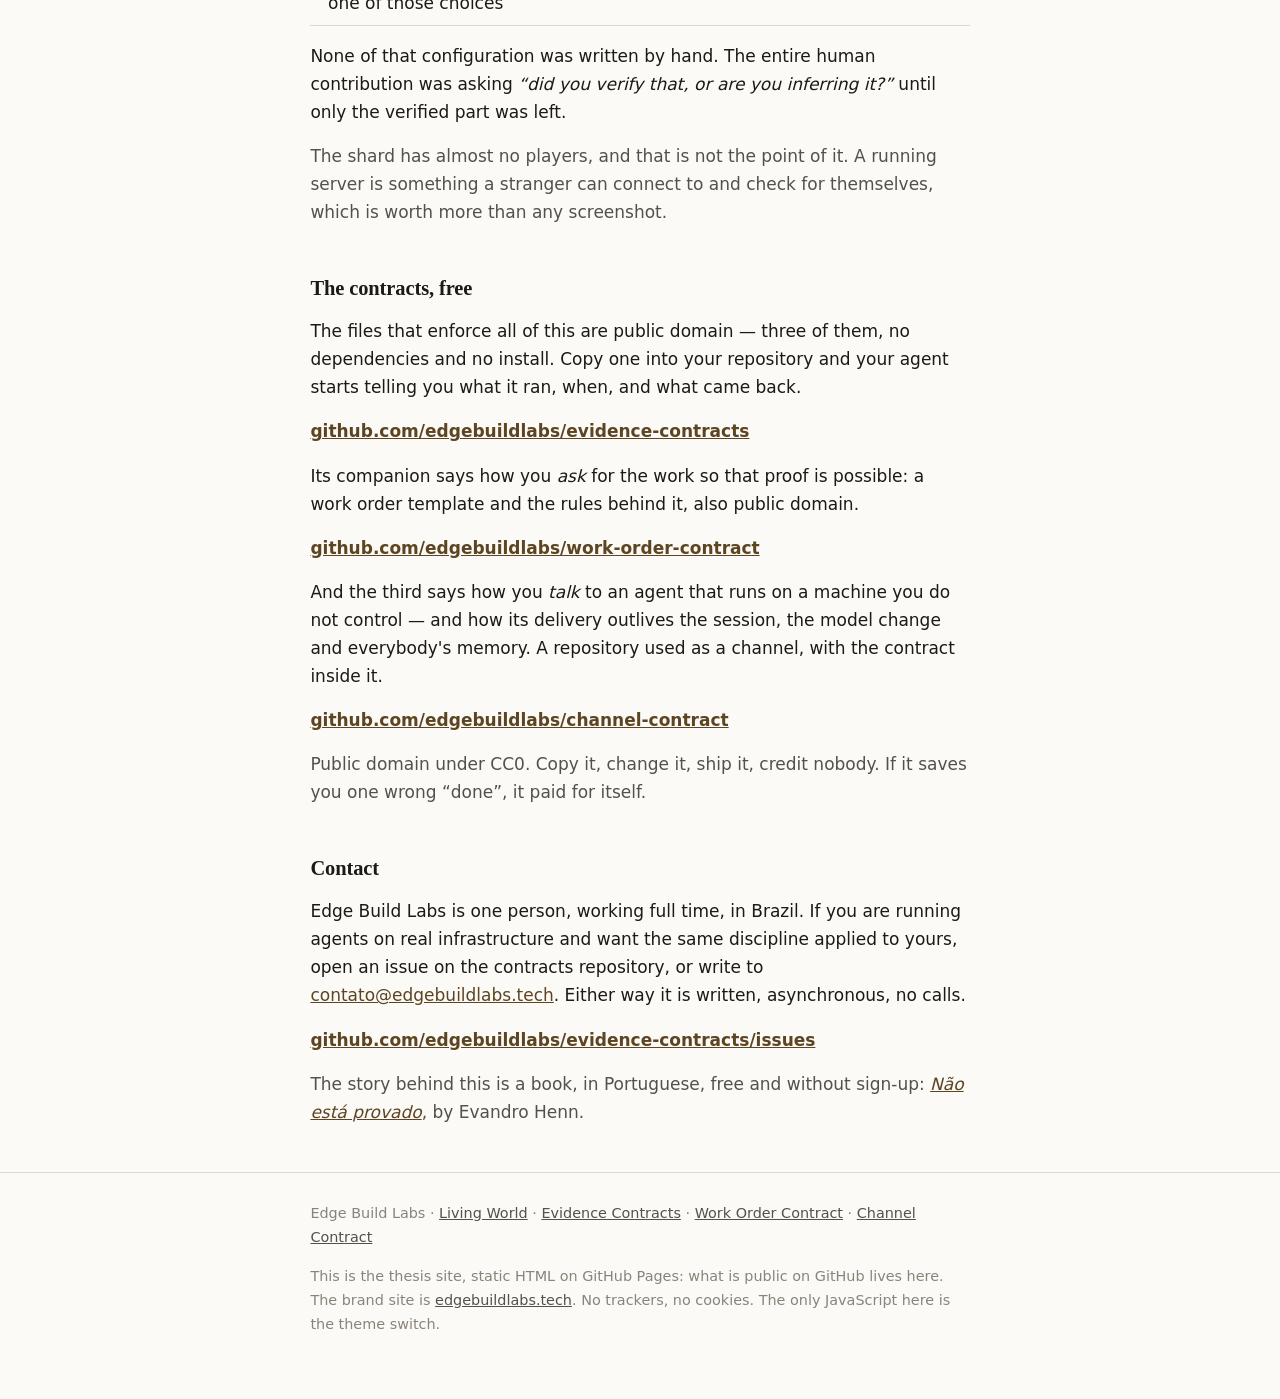
==== commit 97f3d941: "O livro aparece no site da tese, nas tres linguas Uma linha no Contato apontando para edgebuildlabs." ====
--- a/index.html
+++ b/index.html
@@ -98,6 +98,7 @@
     <h2>Contact</h2>
     <p>Edge Build Labs is one person, working full time, in Brazil. If you are running agents on real infrastructure and want the same discipline applied to yours, open an issue on the contracts repository, or write to <a href="mailto:contato@edgebuildlabs.tech">contato@edgebuildlabs.tech</a>. Either way it is written, asynchronous, no calls.</p>
     <p><a href="https://github.com/edgebuildlabs/evidence-contracts/issues"><strong>github.com/edgebuildlabs/evidence-contracts/issues</strong></a></p>
+    <p class="quiet">The story behind this is a book, in Portuguese, free and without sign-up: <a href="https://edgebuildlabs.tech/livro/" hreflang="pt-BR"><em>Não está provado</em></a>, by Evandro Henn.</p>
   </section>
 
 </main>
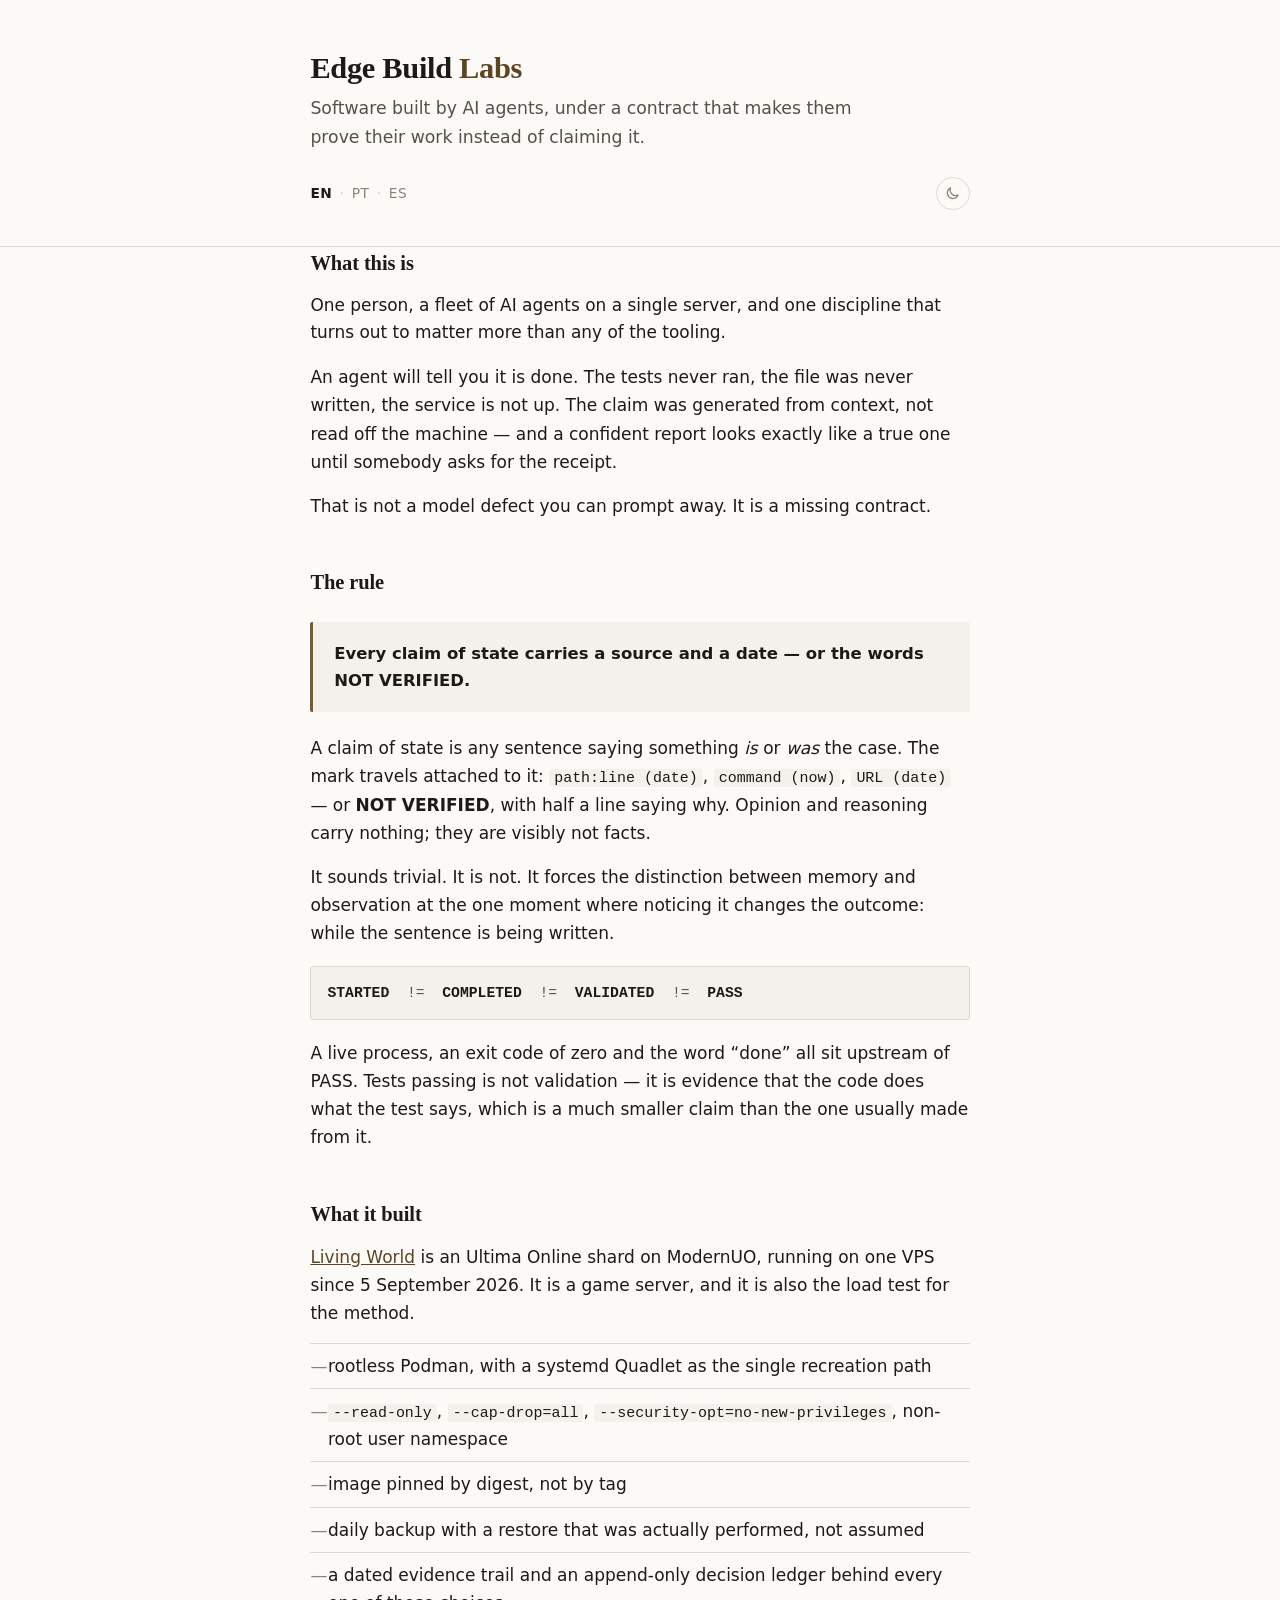
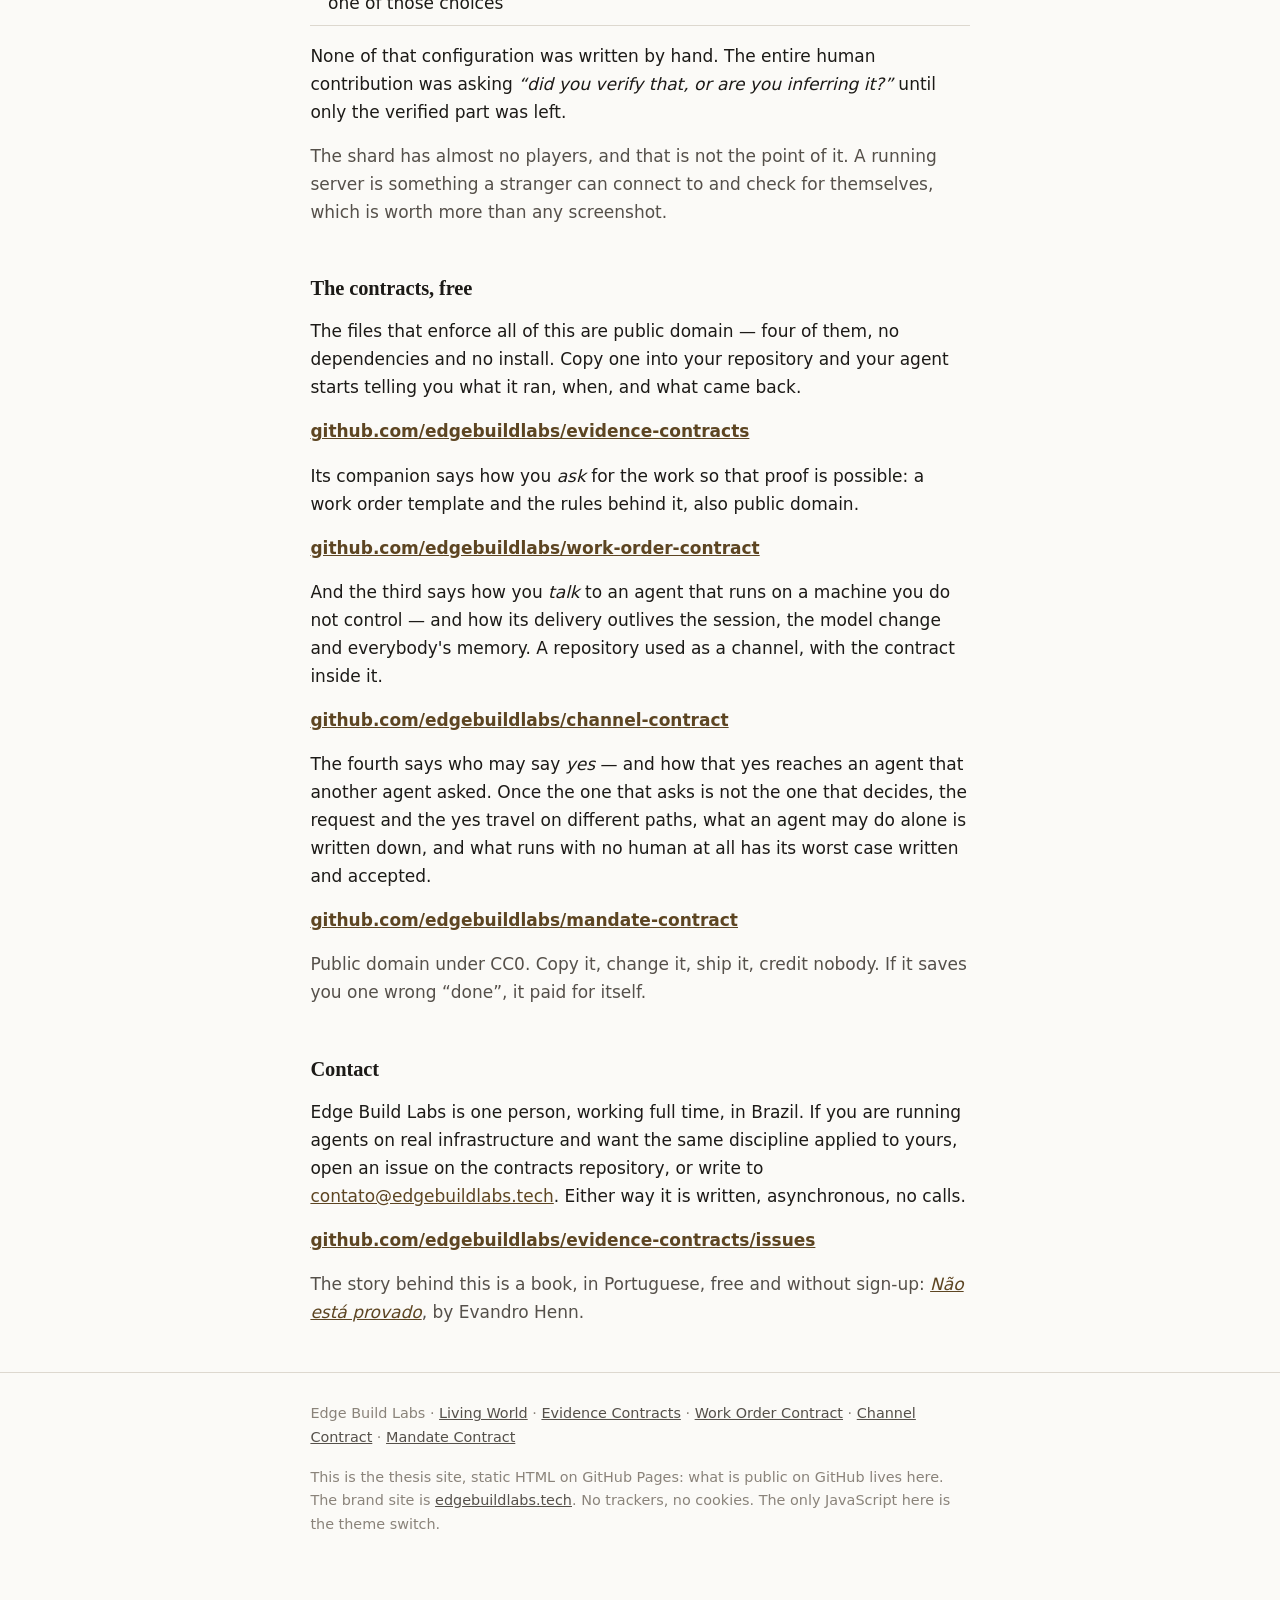
==== commit b6380233: "O quarto contrato no site da tese, nas tres linguas: mandate-contract (quem pode dizer sim, como o s" ====
--- a/index.html
+++ b/index.html
@@ -85,12 +85,14 @@
 
   <section>
     <h2>The contracts, free</h2>
-    <p>The files that enforce all of this are public domain — three of them, no dependencies and no install. Copy one into your repository and your agent starts telling you what it ran, when, and what came back.</p>
+    <p>The files that enforce all of this are public domain — four of them, no dependencies and no install. Copy one into your repository and your agent starts telling you what it ran, when, and what came back.</p>
     <p><a href="https://github.com/edgebuildlabs/evidence-contracts"><strong>github.com/edgebuildlabs/evidence-contracts</strong></a></p>
     <p>Its companion says how you <em>ask</em> for the work so that proof is possible: a work order template and the rules behind it, also public domain.</p>
     <p><a href="https://github.com/edgebuildlabs/work-order-contract"><strong>github.com/edgebuildlabs/work-order-contract</strong></a></p>
     <p>And the third says how you <em>talk</em> to an agent that runs on a machine you do not control &mdash; and how its delivery outlives the session, the model change and everybody's memory. A repository used as a channel, with the contract inside it.</p>
     <p><a href="https://github.com/edgebuildlabs/channel-contract"><strong>github.com/edgebuildlabs/channel-contract</strong></a></p>
+    <p>The fourth says who may say <em>yes</em> &mdash; and how that yes reaches an agent that another agent asked. Once the one that asks is not the one that decides, the request and the yes travel on different paths, what an agent may do alone is written down, and what runs with no human at all has its worst case written and accepted.</p>
+    <p><a href="https://github.com/edgebuildlabs/mandate-contract"><strong>github.com/edgebuildlabs/mandate-contract</strong></a></p>
     <p class="quiet">Public domain under CC0. Copy it, change it, ship it, credit nobody. If it saves you one wrong &ldquo;done&rdquo;, it paid for itself.</p>
   </section>
 
@@ -105,7 +107,7 @@
 
 <footer>
   <div class="wrap">
-    <p>Edge Build Labs · <a href="https://livingworld.edgebuildlabs.tech/">Living World</a> · <a href="https://github.com/edgebuildlabs/evidence-contracts">Evidence Contracts</a> · <a href="https://github.com/edgebuildlabs/work-order-contract">Work Order Contract</a> · <a href="https://github.com/edgebuildlabs/channel-contract">Channel Contract</a></p>
+    <p>Edge Build Labs · <a href="https://livingworld.edgebuildlabs.tech/">Living World</a> · <a href="https://github.com/edgebuildlabs/evidence-contracts">Evidence Contracts</a> · <a href="https://github.com/edgebuildlabs/work-order-contract">Work Order Contract</a> · <a href="https://github.com/edgebuildlabs/channel-contract">Channel Contract</a> · <a href="https://github.com/edgebuildlabs/mandate-contract">Mandate Contract</a></p>
     <p>This is the thesis site, static HTML on GitHub Pages: what is public on GitHub lives here. The brand site is <a href="https://edgebuildlabs.tech/">edgebuildlabs.tech</a>. No trackers, no cookies. The only JavaScript here is the theme switch.</p>
   </div>
 </footer>
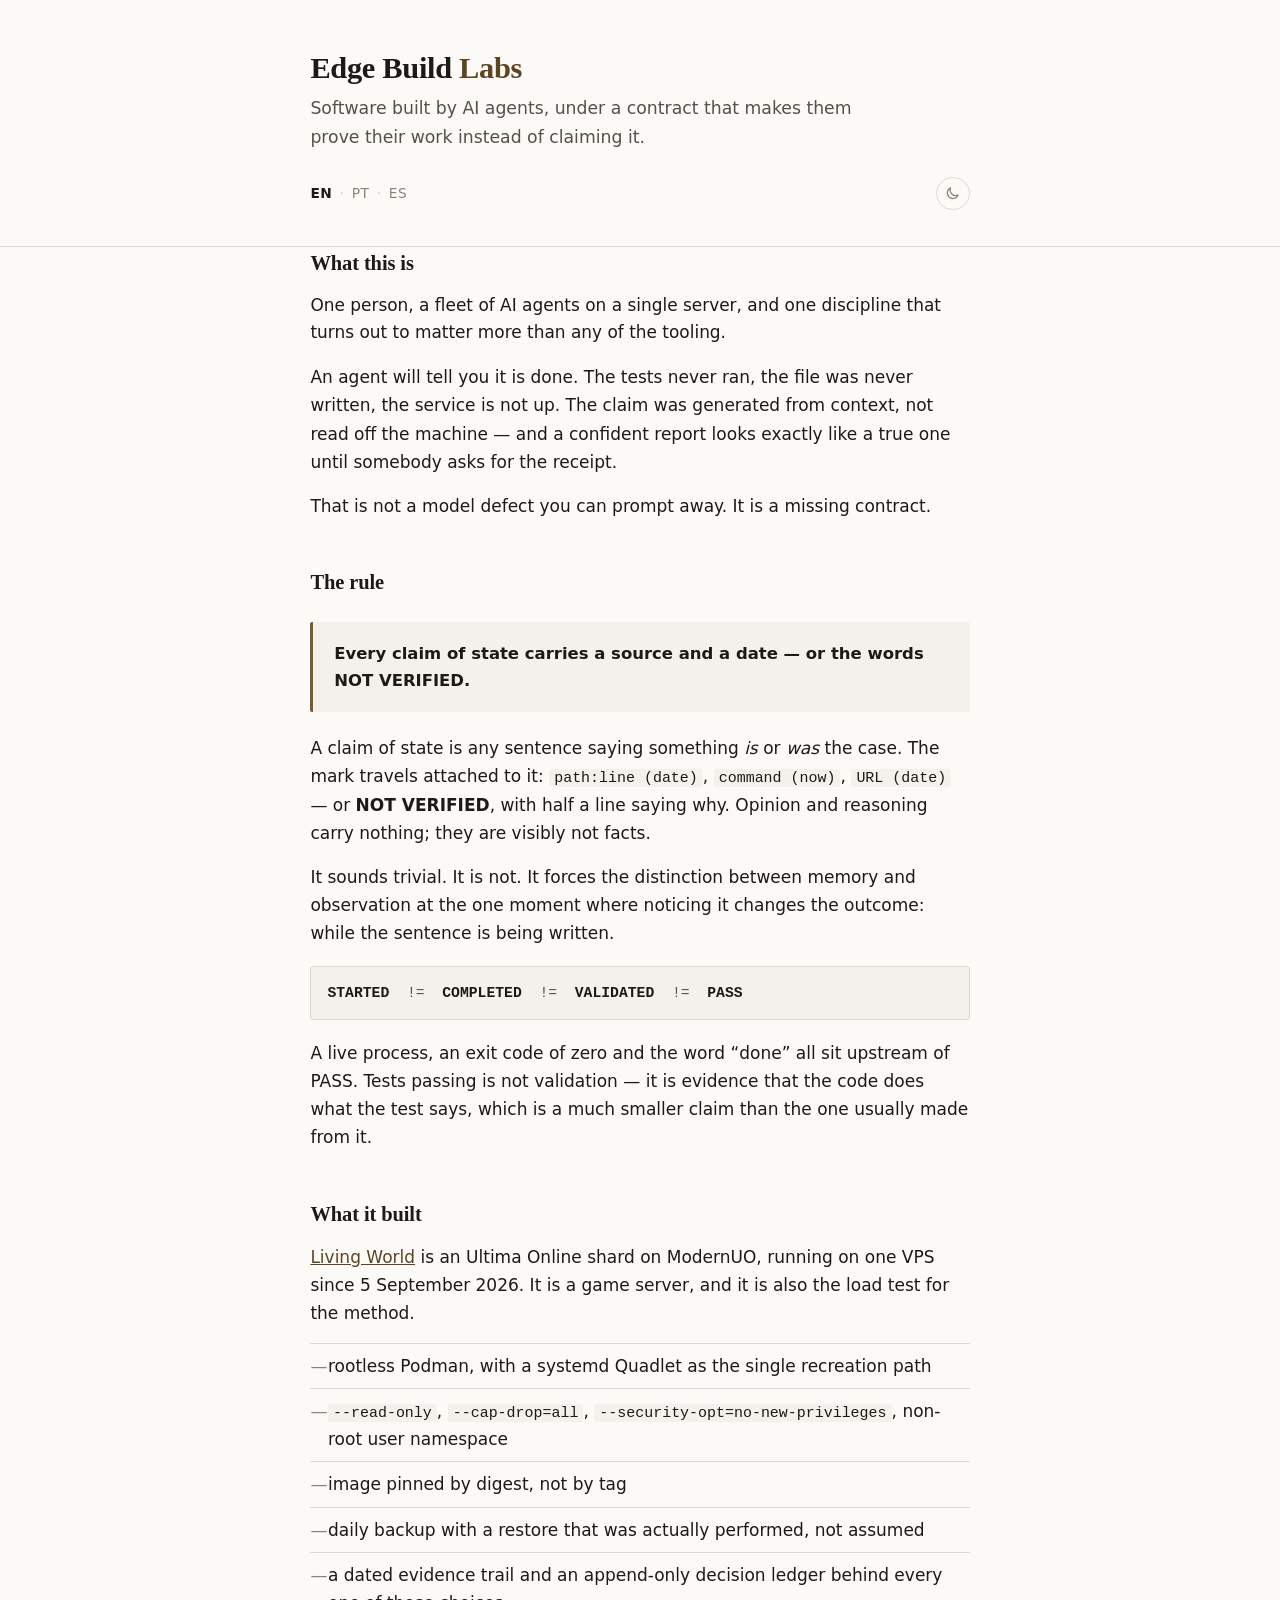
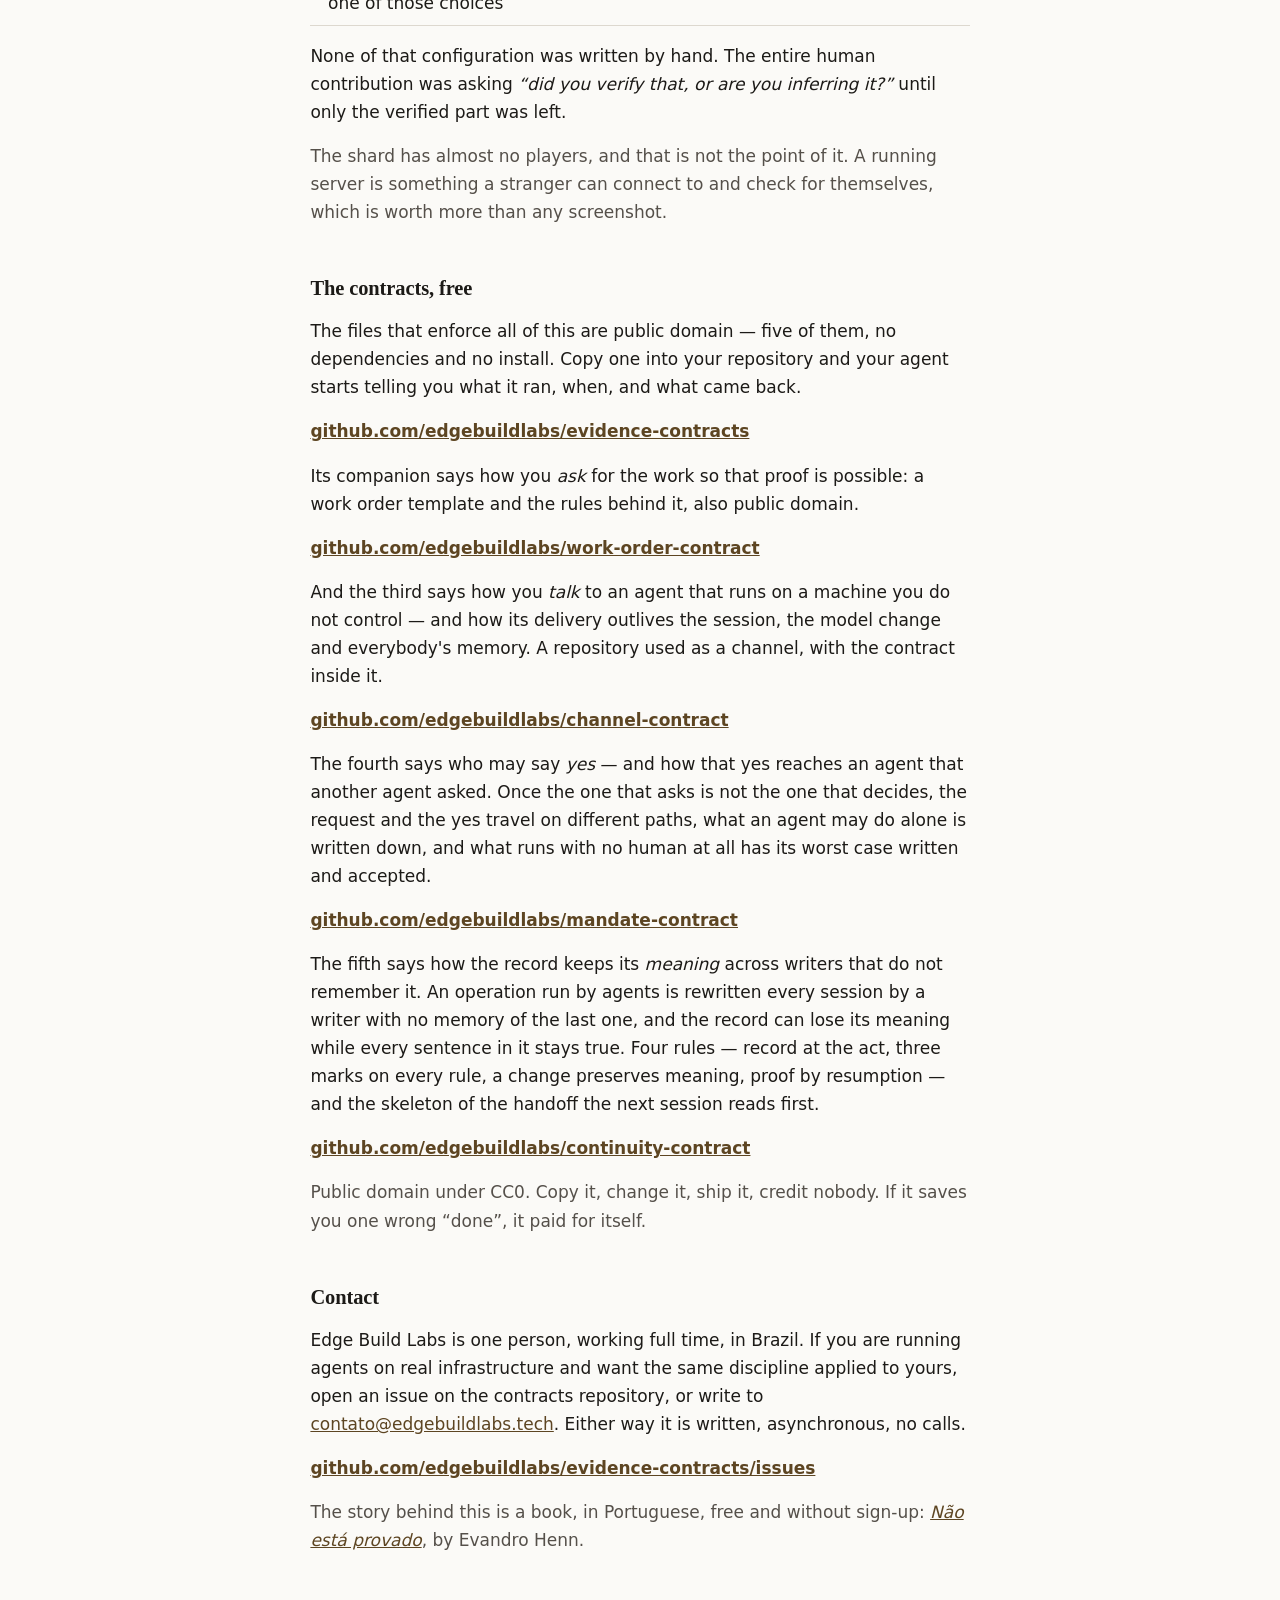
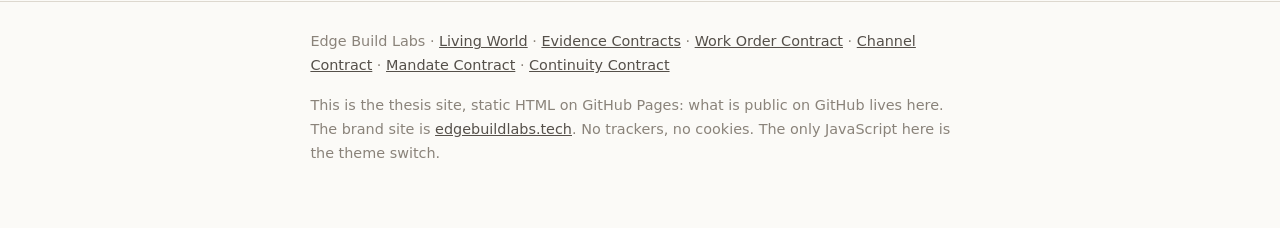
==== commit fda4a057: "O quinto contrato no site da tese, nas tres linguas: continuity-contract (como o registro mantem o s" ====
--- a/index.html
+++ b/index.html
@@ -85,7 +85,7 @@
 
   <section>
     <h2>The contracts, free</h2>
-    <p>The files that enforce all of this are public domain — four of them, no dependencies and no install. Copy one into your repository and your agent starts telling you what it ran, when, and what came back.</p>
+    <p>The files that enforce all of this are public domain — five of them, no dependencies and no install. Copy one into your repository and your agent starts telling you what it ran, when, and what came back.</p>
     <p><a href="https://github.com/edgebuildlabs/evidence-contracts"><strong>github.com/edgebuildlabs/evidence-contracts</strong></a></p>
     <p>Its companion says how you <em>ask</em> for the work so that proof is possible: a work order template and the rules behind it, also public domain.</p>
     <p><a href="https://github.com/edgebuildlabs/work-order-contract"><strong>github.com/edgebuildlabs/work-order-contract</strong></a></p>
@@ -93,6 +93,8 @@
     <p><a href="https://github.com/edgebuildlabs/channel-contract"><strong>github.com/edgebuildlabs/channel-contract</strong></a></p>
     <p>The fourth says who may say <em>yes</em> &mdash; and how that yes reaches an agent that another agent asked. Once the one that asks is not the one that decides, the request and the yes travel on different paths, what an agent may do alone is written down, and what runs with no human at all has its worst case written and accepted.</p>
     <p><a href="https://github.com/edgebuildlabs/mandate-contract"><strong>github.com/edgebuildlabs/mandate-contract</strong></a></p>
+    <p>The fifth says how the record keeps its <em>meaning</em> across writers that do not remember it. An operation run by agents is rewritten every session by a writer with no memory of the last one, and the record can lose its meaning while every sentence in it stays true. Four rules &mdash; record at the act, three marks on every rule, a change preserves meaning, proof by resumption &mdash; and the skeleton of the handoff the next session reads first.</p>
+    <p><a href="https://github.com/edgebuildlabs/continuity-contract"><strong>github.com/edgebuildlabs/continuity-contract</strong></a></p>
     <p class="quiet">Public domain under CC0. Copy it, change it, ship it, credit nobody. If it saves you one wrong &ldquo;done&rdquo;, it paid for itself.</p>
   </section>
 
@@ -107,7 +109,7 @@
 
 <footer>
   <div class="wrap">
-    <p>Edge Build Labs · <a href="https://livingworld.edgebuildlabs.tech/">Living World</a> · <a href="https://github.com/edgebuildlabs/evidence-contracts">Evidence Contracts</a> · <a href="https://github.com/edgebuildlabs/work-order-contract">Work Order Contract</a> · <a href="https://github.com/edgebuildlabs/channel-contract">Channel Contract</a> · <a href="https://github.com/edgebuildlabs/mandate-contract">Mandate Contract</a></p>
+    <p>Edge Build Labs · <a href="https://livingworld.edgebuildlabs.tech/">Living World</a> · <a href="https://github.com/edgebuildlabs/evidence-contracts">Evidence Contracts</a> · <a href="https://github.com/edgebuildlabs/work-order-contract">Work Order Contract</a> · <a href="https://github.com/edgebuildlabs/channel-contract">Channel Contract</a> · <a href="https://github.com/edgebuildlabs/mandate-contract">Mandate Contract</a> · <a href="https://github.com/edgebuildlabs/continuity-contract">Continuity Contract</a></p>
     <p>This is the thesis site, static HTML on GitHub Pages: what is public on GitHub lives here. The brand site is <a href="https://edgebuildlabs.tech/">edgebuildlabs.tech</a>. No trackers, no cookies. The only JavaScript here is the theme switch.</p>
   </div>
 </footer>
